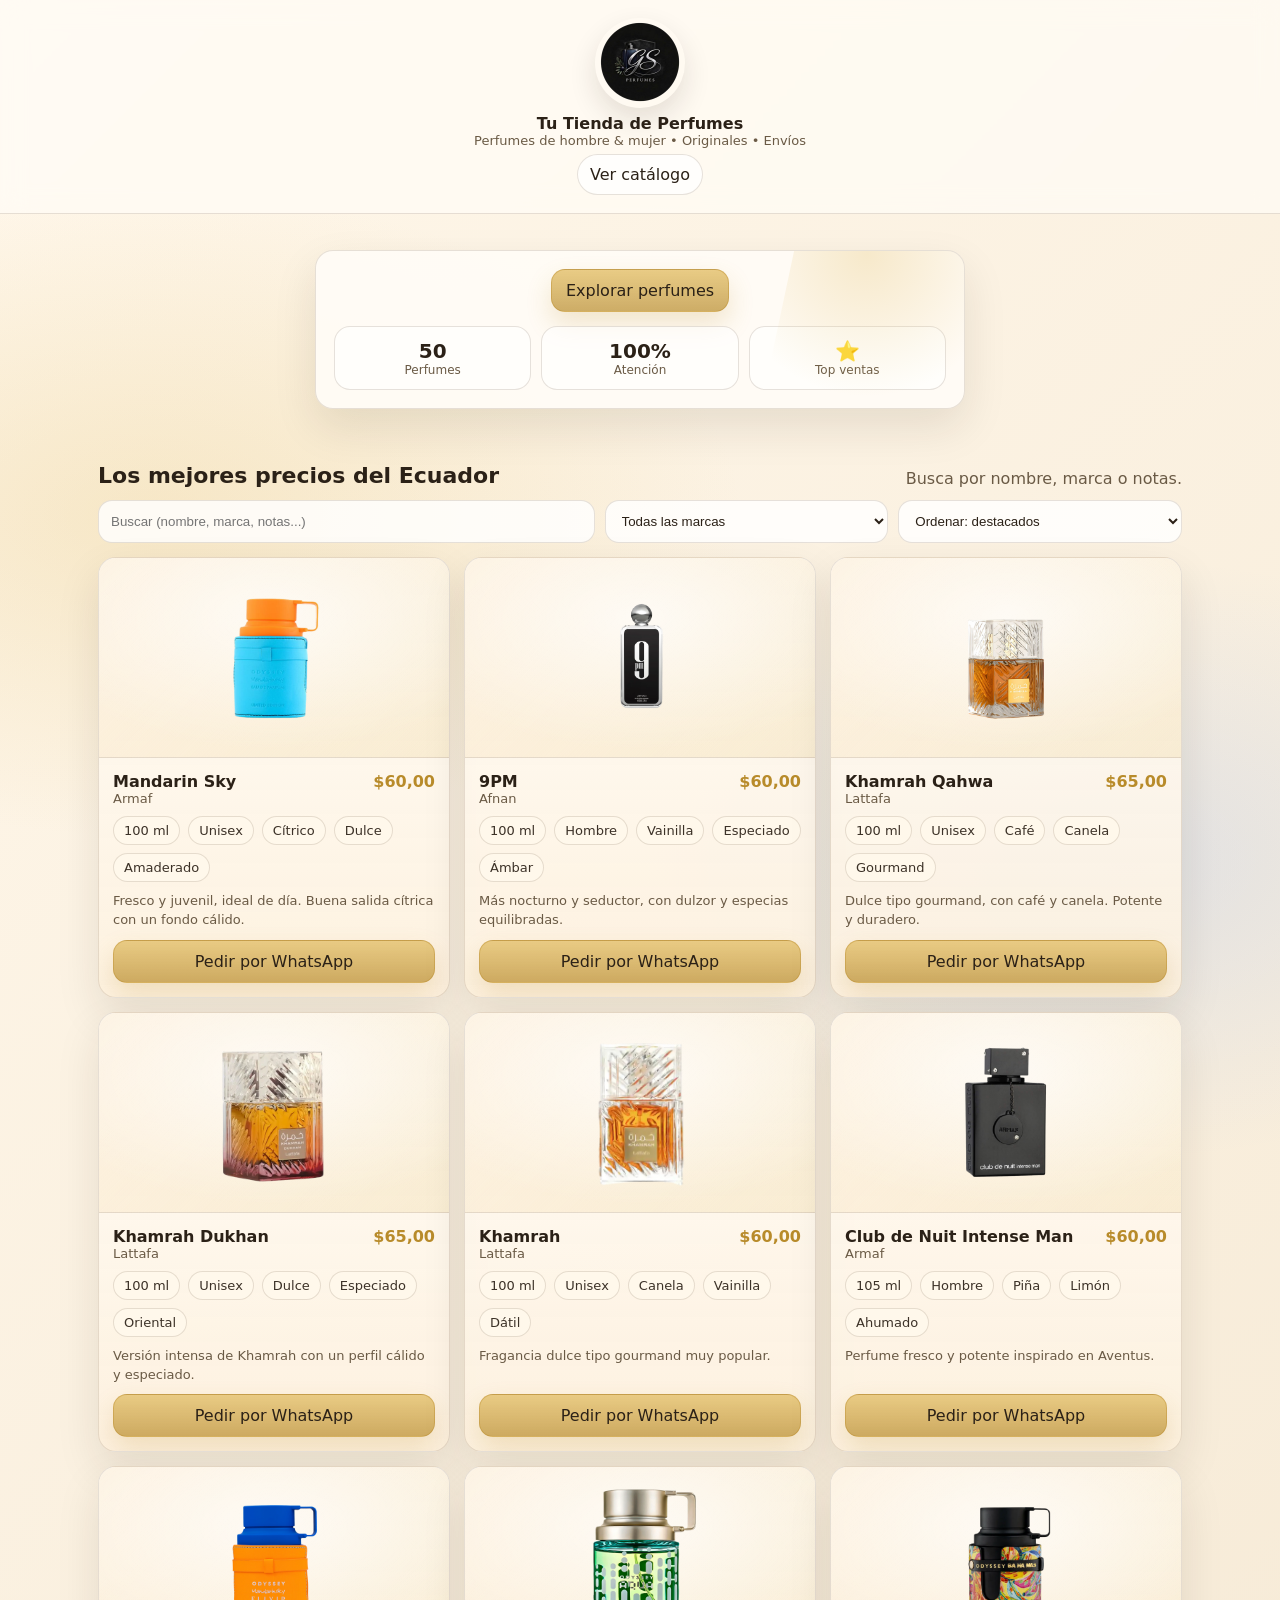
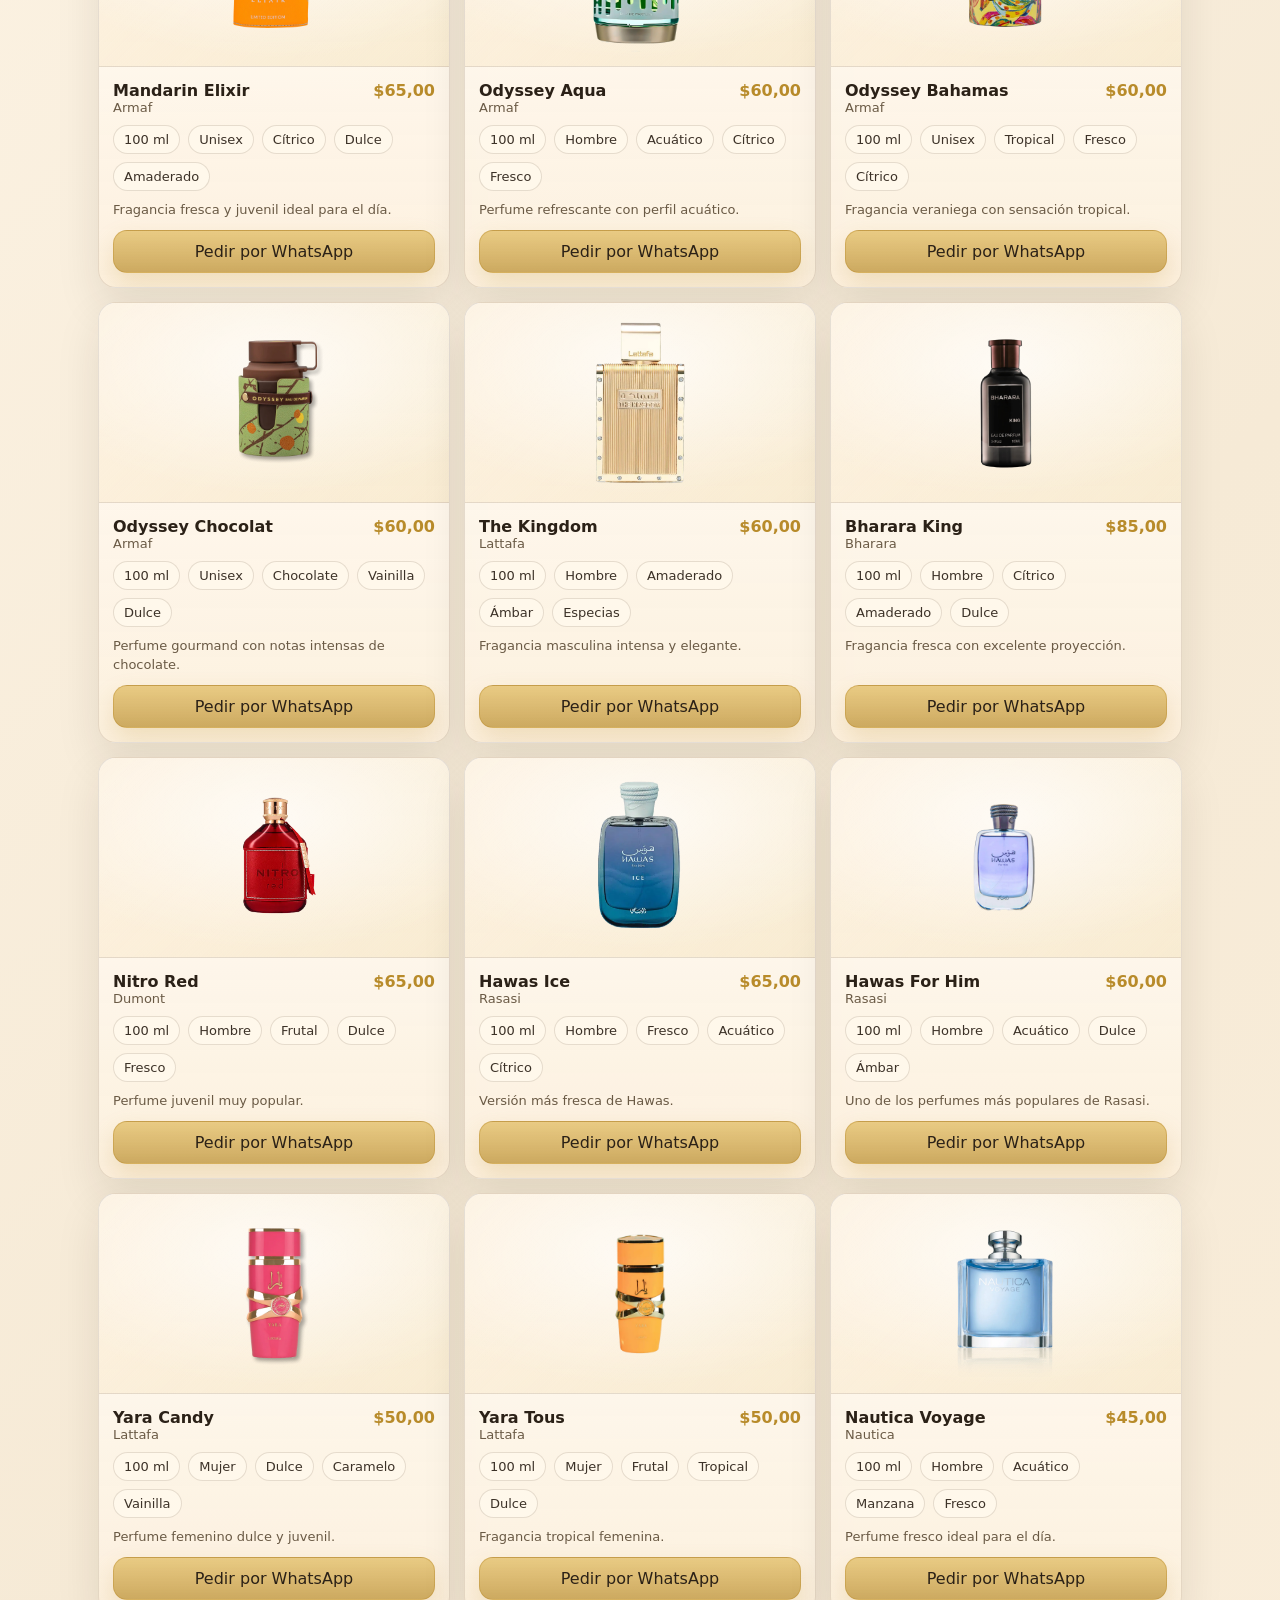
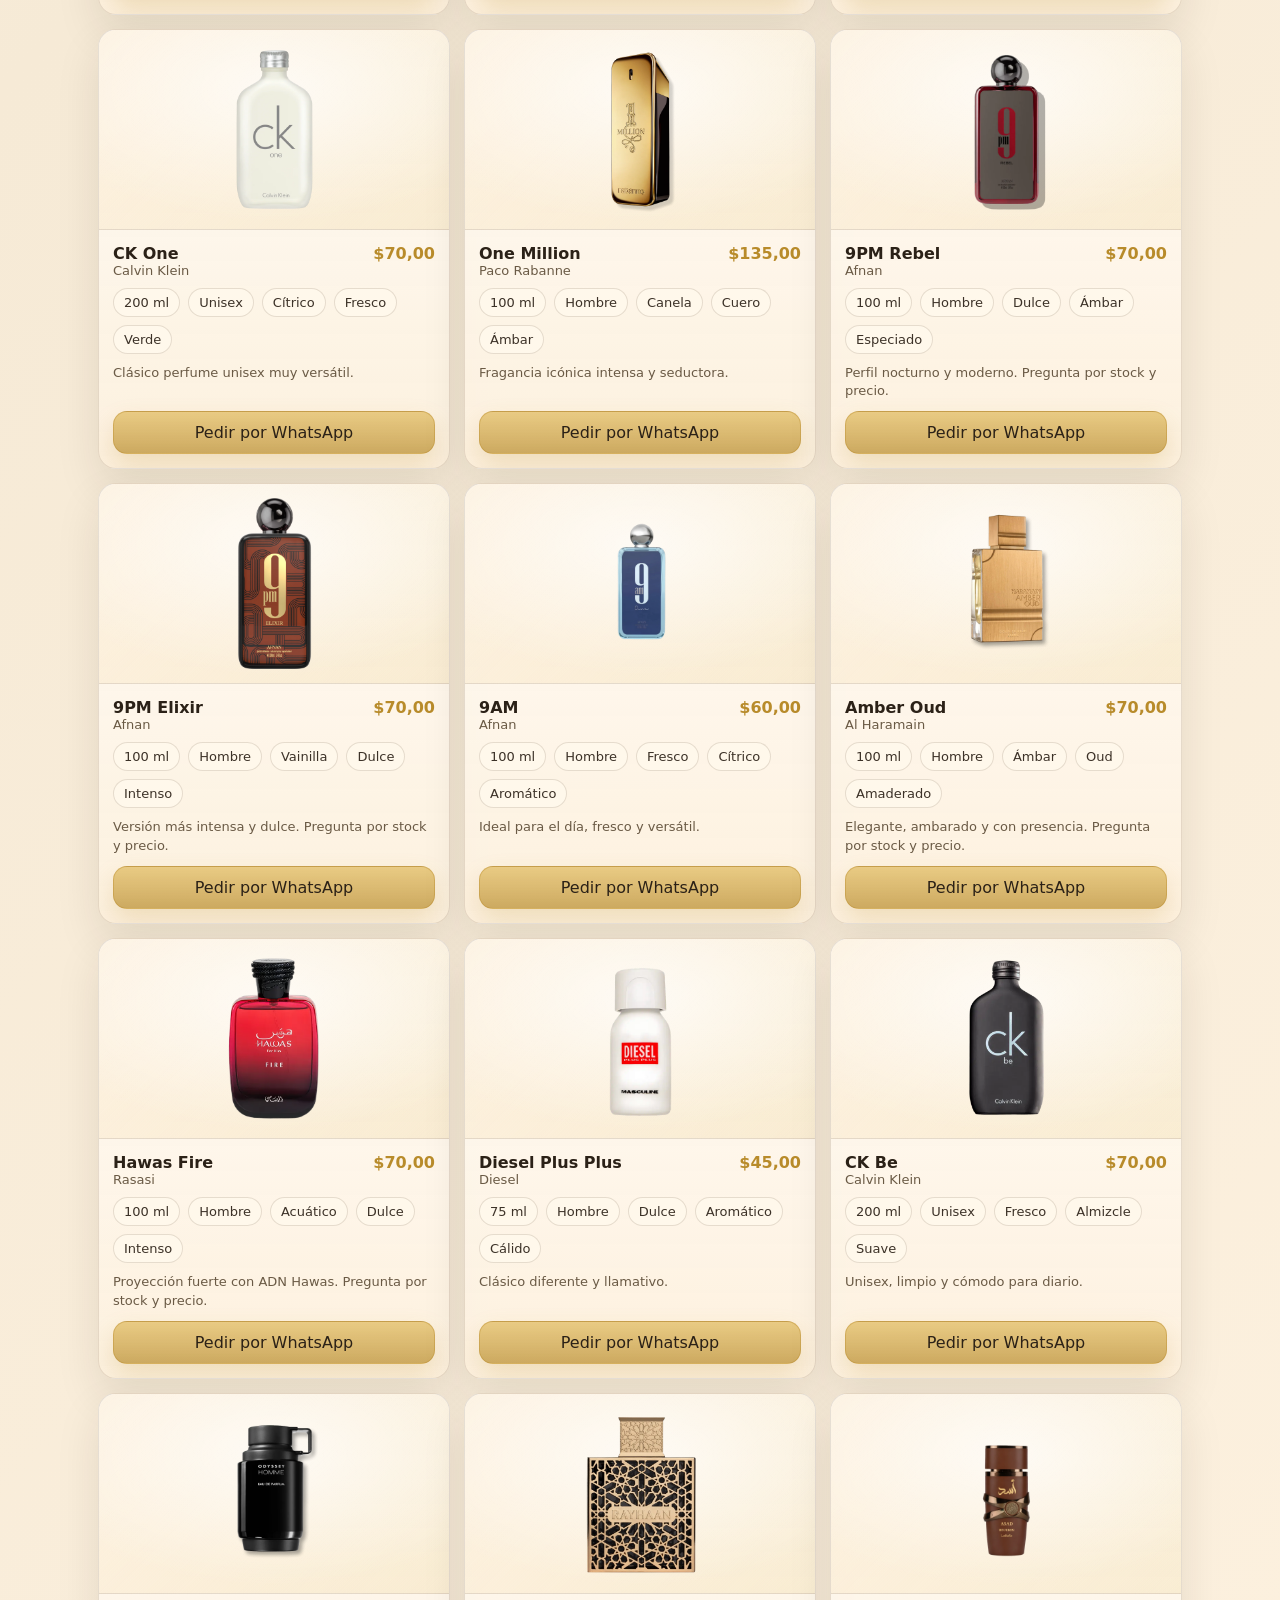
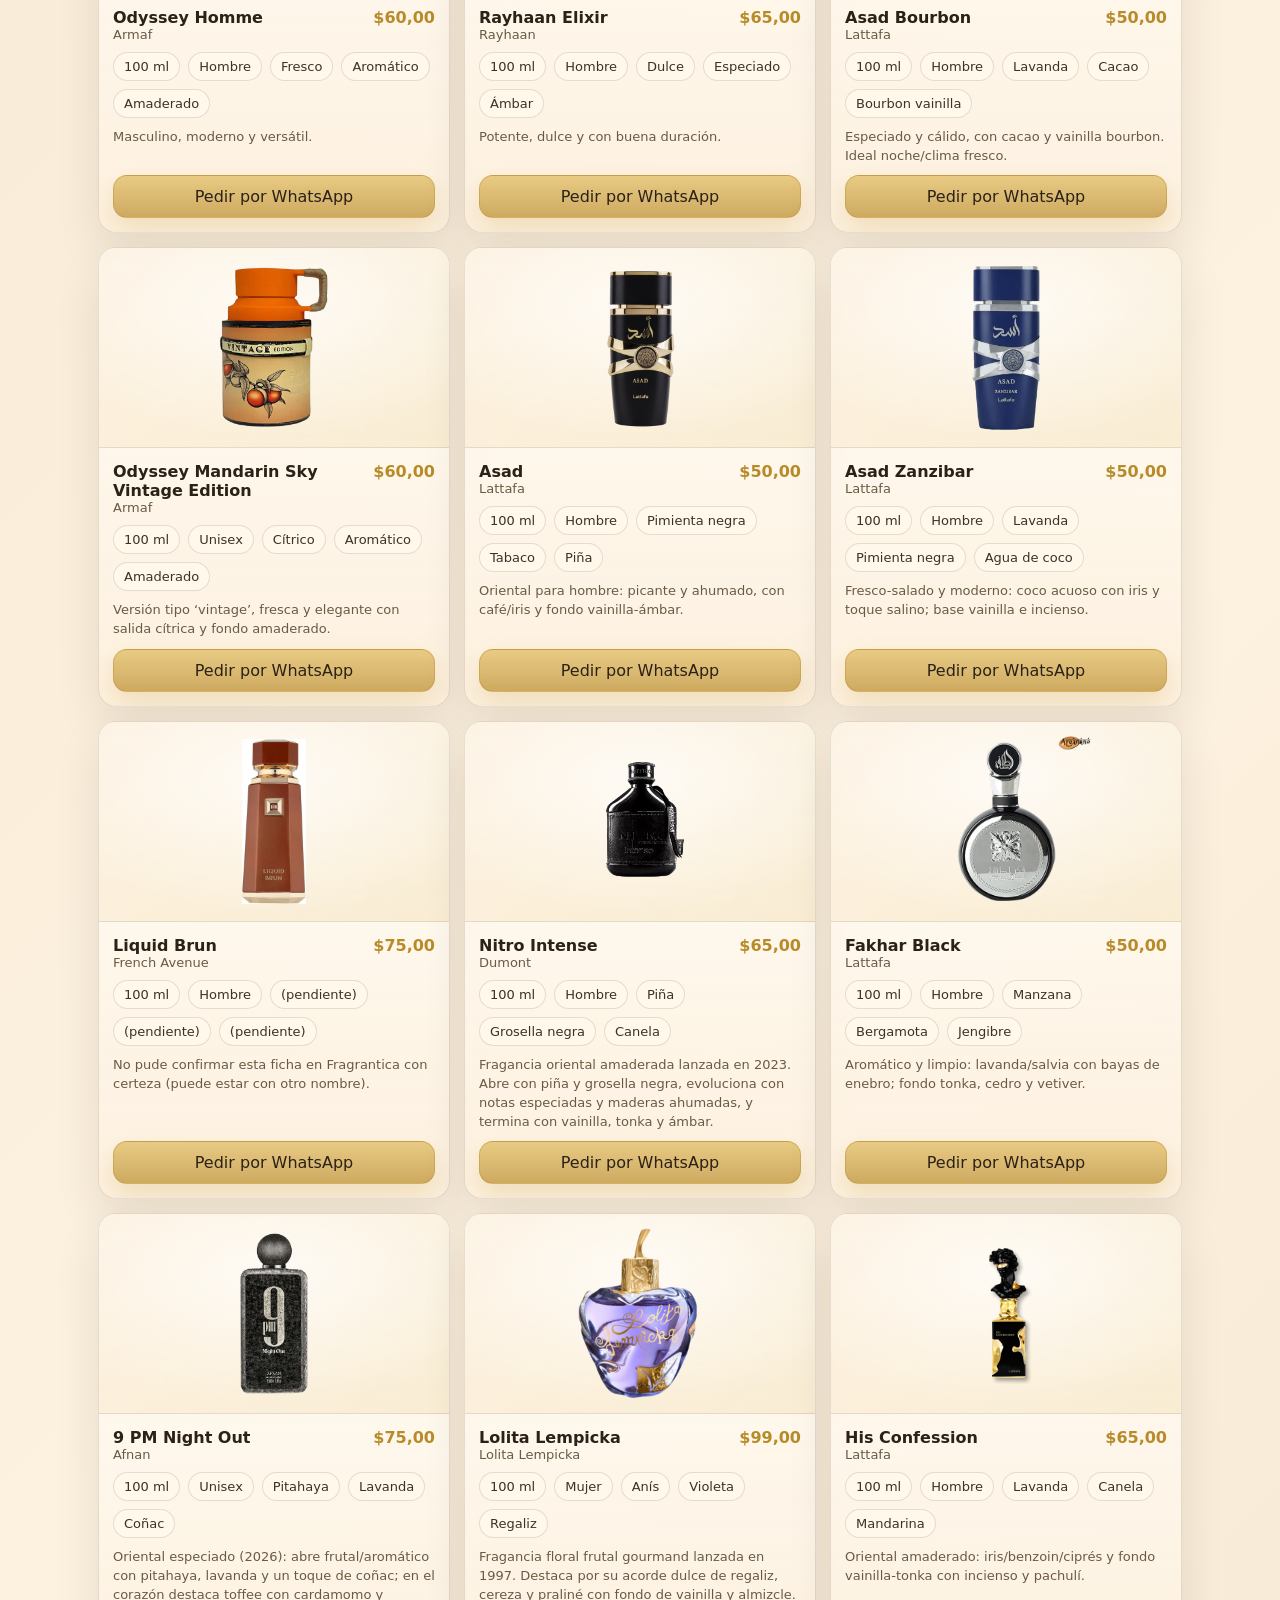
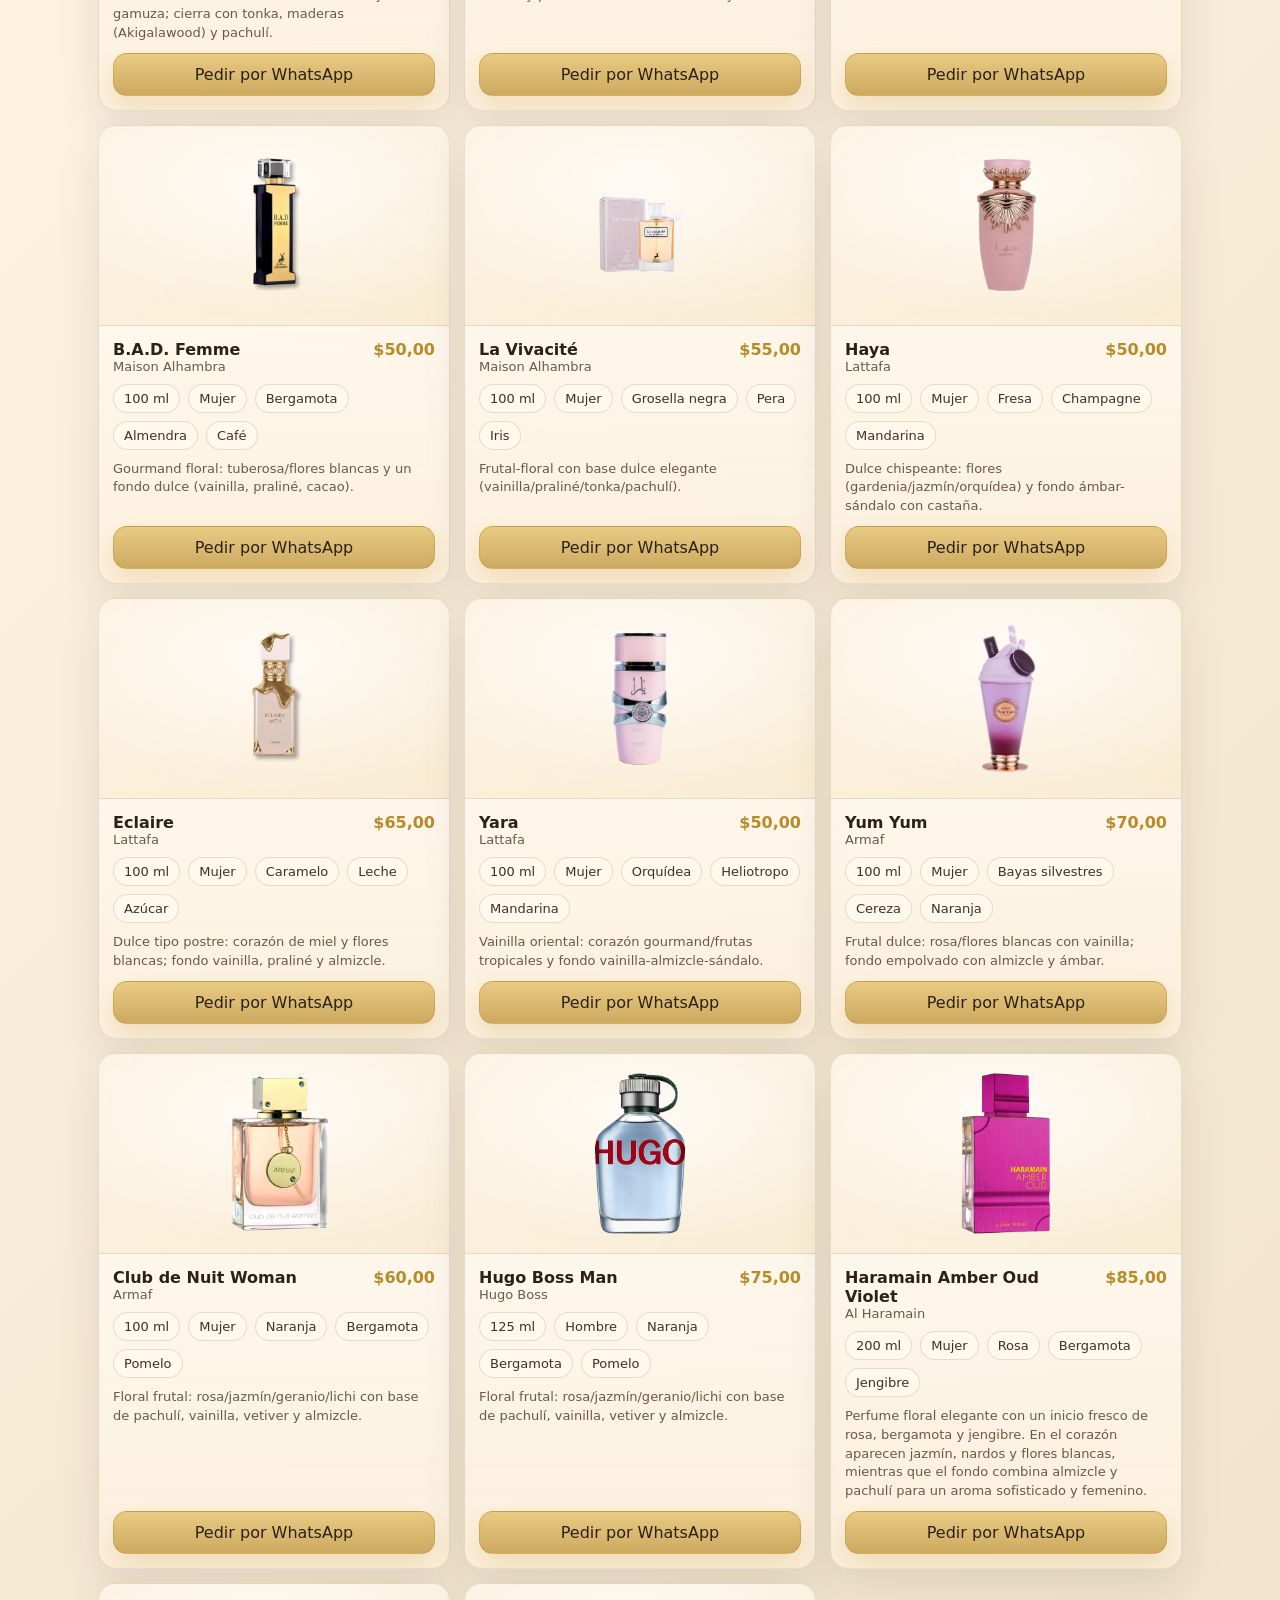
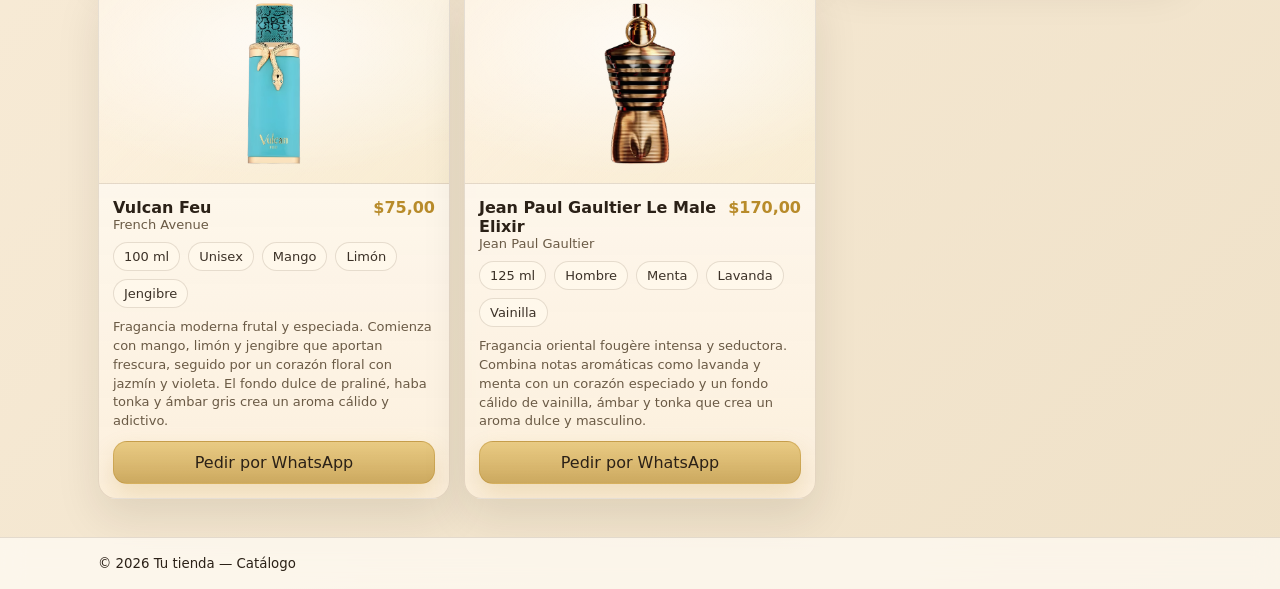
==== index.html @ c94e3df9 "Add files via upload" ====
<!doctype html>
<html lang="es">
<head>
<title>Catálogo de Perfumes EC</title>

<meta name="description" content="Catálogo de perfumes para hombre y mujer. Armaf, Al Haramain, Hugo Boss y más.">
  <meta charset="utf-8" />
  <meta name="viewport" content="width=device-width, initial-scale=1" />
  <title>Catálogo de Perfumes</title>
  <link rel="stylesheet" href="styles.css" />
</head>

<body>

  <!-- Top bar -->
  <header class="topbar">
    <div class="container topbar-inner">
      <div class="brandbox">
        <div class="logo">
          <img src="img/logo21.png" alt="Logo" onerror="this.style.display='none'">
          <div class="logo-fallback"></div>
        </div>

        <div class="brandtext">
          <div class="storename">Tu Tienda de Perfumes</div>
          <div class="tagline">Perfumes de hombre & mujer • Originales • Envíos</div>
        </div>
      </div>

      <a class="pill" href="#catalogo">Ver catálogo</a>
    </div>
  </header>

  <main>

    <!-- Hero -->
    <section class="hero">
      <div class="container">
        <div class="hero-inner">
          <div class="hero-left">

            <div class="hero-cta">
              <a class="btn primary" href="#catalogo">Explorar perfumes</a>
            </div>

            <div class="hero-stats">
              <div class="stat">
                <div class="stat-num" id="countPerfumes">0</div>
                <div class="stat-label">Perfumes</div>
              </div>
              <div class="stat">
                <div class="stat-num">100%</div>
                <div class="stat-label">Atención</div>
              </div>
              <div class="stat">
                <div class="stat-num">⭐</div>
                <div class="stat-label">Top ventas</div>
              </div>
            </div>

          </div>
        </div>
      </div>
    </section>

    <!-- Catálogo -->
    <section id="catalogo" class="section">
      <div class="container">

        <div class="section-head">
          <h2>Los mejores precios del Ecuador</h2>
          <p>Busca por nombre, marca o notas.</p>
        </div>

        <div class="controls">
          <input id="search" type="search" placeholder="Buscar (nombre, marca, notas...)" />
          <select id="filterBrand">
            <option value="">Todas las marcas</option>
          </select>
          <select id="sort">
            <option value="featured">Ordenar: destacados</option>
            <option value="priceAsc">Precio: menor a mayor</option>
            <option value="priceDesc">Precio: mayor a menor</option>
            <option value="nameAsc">Nombre: A → Z</option>
          </select>
        </div>

        <section id="grid" class="grid"></section>
        <p id="empty" class="empty hidden">No se encontraron perfumes con esos filtros.</p>

      </div>
    </section>

  </main>

  <footer class="footer">
    <div class="container footer-inner">
      <small>© <span id="year"></span> Tu tienda — Catálogo</small>
      <small class="muted"></small>
    </div>
  </footer>

  <script src="app.js"></script>
</body>
</html>
---- styles.css ----
:root{
  /* Cremositos (base) */
  --creamA:#fff7ea;   /* crema claro */
  --creamB:#f6ead6;   /* beige */
  --creamC:#fdf1df;   /* marfil */
  --creamD:#efe1c8;   /* champagne */

  /* Superficies */
  --card: rgba(255, 252, 247, .92);
  --card2: rgba(253, 241, 223, .85);
  --border: rgba(80, 55, 25, .14);

  /* Texto */
  --text:#2b2117;
  --muted:#6a5a45;

  /* Acentos */
  --gold:#b88b2a;      /* dorado elegante */
  --gold2:#e7c77b;     /* dorado claro */
  --ice:#4f8cff;       /* azul suave (si lo quieres usar en algo) */

  /* Sombras */
  --shadow: 0 18px 44px rgba(40, 25, 10, .10);
  --shadow2: 0 28px 78px rgba(40, 25, 10, .14);
  --radius: 18px;
}

*{box-sizing:border-box}
html{scroll-behavior:smooth}

body{
  margin:0;
  font-family: system-ui, -apple-system, Segoe UI, Roboto, Arial, sans-serif;
  color:var(--text);
  min-height:100vh;

  background:
    radial-gradient(950px 520px at 12% 6%, rgba(231,199,123,.30), transparent 62%),
    radial-gradient(820px 520px at 88% 10%, rgba(79,140,255,.14), transparent 58%),
    radial-gradient(900px 560px at 40% 110%, rgba(184,139,42,.14), transparent 60%),
    linear-gradient(135deg, var(--creamA), var(--creamB), var(--creamC), var(--creamD));
}

.container{
  max-width:1120px;   /* para que NO use toda la pantalla */
  margin:0 auto;
  padding:18px;
}

/* Topbar */
.topbar{
  position:sticky; top:0; z-index:20;
  background: rgba(255, 252, 247, .70); /* crema */
  backdrop-filter: blur(12px);
  border-bottom: 1px solid var(--border);
}

.topbar-inner{
  display:flex;
  flex-direction:column;
  align-items:center;
  justify-content:center;
  gap:6px;
  text-align:center;
}

/* Centrar logo + textos */
.brandbox{
  display:flex;
  flex-direction:column;
  align-items:center;
  justify-content:center;
  gap:6px;
}

.logo{
  width:100px;
  height:100px;
  border-radius:16px; /* si lo quieres redondo: 999px */
  border:1px solid var(--border);
  background: rgba(255,255,255,.78);
  display:grid;
  place-items:center;
  box-shadow: 0 12px 28px rgba(40, 25, 10, .12);
  overflow:hidden;
}

.logo{
  width:90px;
  height:90px;
  border-radius:999px;   /* círculo */
  border:none;           /* quita borde */
  background:transparent; /* quita fondo blanco */
  display:flex;
  align-items:center;
  justify-content:center;
  overflow:hidden;
}

.logo img{
  width:100%;
  height:100%;
  object-fit:cover;
}

.logo-fallback{
  font-weight:900;
  color: rgba(43,33,23,.90);
  letter-spacing:.4px;
}

.brandtext .storename{font-weight:900;}
.brandtext .tagline{color:var(--muted); font-size:13px;}

.pill{
  text-decoration:none;
  color: var(--text);
  border:1px solid var(--border);
  padding:10px 12px;
  border-radius: 999px;
  background: rgba(255,255,255,.70);
  transition: transform .12s ease, background .12s ease;
}
.pill:hover{background: rgba(255,255,255,.95); transform: translateY(-1px)}

/* Hero */
.hero{padding: 18px 0 8px;}

/* Centrar el cuadro del hero */
.hero-inner{
  display:flex;
  justify-content:center;
}

.hero-left{
  border:1px solid var(--border);
  background: var(--card);
  border-radius: var(--radius);
  box-shadow: var(--shadow);
  padding:18px;
  position:relative;
  overflow:hidden;

  text-align:center;
  max-width:650px;
  width:100%;
  margin:auto;
}

.hero-left::before{
  content:"";
  position:absolute;
  inset:-60px -60px auto auto;
  width:240px;height:240px;
  background: radial-gradient(circle at 30% 30%, rgba(231,199,123,.35), transparent 60%);
  transform: rotate(12deg);
}

.hero-cta{
  display:flex;
  justify-content:center;
  gap:10px;
  flex-wrap:wrap;
}

.btn{
  display:inline-flex;
  align-items:center;
  justify-content:center;
  padding:11px 14px;
  border-radius:14px;
  border:1px solid var(--border);
  background: rgba(255,255,255,.75);
  color: var(--text);
  text-decoration:none;
  cursor:pointer;
  transition: transform .12s ease, background .12s ease, box-shadow .12s ease;
}
.btn:hover{background: rgba(255,255,255,.98); transform: translateY(-1px); box-shadow: 0 12px 26px rgba(40,25,10,.10)}

/* Botón principal (dorado elegante) */
.btn.primary{
  border-color: rgba(184,139,42,.40);
  background: linear-gradient(180deg, rgba(231,199,123,.92), rgba(184,139,42,.70));
  color: #2b2117;
  box-shadow: 0 12px 26px rgba(184,139,42,.20);
}
.btn.primary:hover{
  background: linear-gradient(180deg, rgba(231,199,123,.98), rgba(184,139,42,.82));
}
.btn:active{transform: translateY(0px)}

.hero-stats{
  display:flex;
  justify-content:center;
  gap:10px;
  margin-top:14px;
  flex-wrap:wrap;
}

.stat{
  flex:1;
  min-width:140px;
  border:1px solid var(--border);
  background: rgba(255,255,255,.62);
  border-radius:16px;
  padding:12px;
}
.stat-num{font-weight:900; font-size:20px;}
.stat-label{color:var(--muted); font-size:12px;}

/* Sections */
.section{padding: 10px 0 2px;}
.section-head{display:flex; align-items:flex-end; justify-content:space-between; gap:10px; flex-wrap:wrap;}
.section-head h2{margin:0; font-size:22px;}
.section-head p{margin:0; color:var(--muted);}

/* Controls */
.controls{
  display:grid;
  grid-template-columns: 1.4fr .8fr .8fr;
  gap:10px;
  margin-top: 12px;
}
.controls input, .controls select{
  width:100%;
  padding:12px;
  border-radius:14px;
  border:1px solid var(--border);
  background: rgba(255,255,255,.82);
  color:var(--text);
  outline:none;
}
@media (max-width:900px){ .controls{grid-template-columns:1fr;} }

/* Grid + cards */
.grid{
  display:grid;
  grid-template-columns: repeat(3, minmax(0, 1fr));
  gap:14px;
  padding-top:14px;
}
@media (max-width:900px){ .grid{grid-template-columns: repeat(2, minmax(0, 1fr));} }
@media (max-width:520px){ .grid{grid-template-columns: 1fr;} }

.card{
  border:1px solid var(--border);
  background: linear-gradient(180deg, var(--card), var(--card2));
  border-radius: var(--radius);
  overflow:hidden;
  box-shadow: var(--shadow);
  display:flex;
  flex-direction:column;
  min-height:390px;
  transition: transform .18s ease, box-shadow .18s ease, border-color .18s ease, filter .18s ease;
}

.card:hover{
  transform: translateY(-7px);
  border-color: rgba(184,139,42,.40);
  box-shadow: var(--shadow2);
  filter: saturate(1.03);
}

.thumb{
  height:200px;
  padding:14px;
  background:
    radial-gradient(420px 220px at 50% 30%, rgba(255,255,255,.70), transparent 60%),
    linear-gradient(135deg, rgba(253,241,223,.95), rgba(231,199,123,.22));
  display:flex;
  align-items:center;
  justify-content:center;
  border-bottom:1px solid var(--border);
  overflow:hidden;
}

.thumb img{
  width:100%;
  height:100%;
  object-fit: contain;
  object-position:center;
  display:block;
  transition: transform .22s ease, filter .22s ease;
}
.card:hover .thumb img{
  transform: scale(1.05);
  filter: drop-shadow(0 14px 22px rgba(40,25,10,.18));
}

.card-body{padding:14px; display:flex; flex-direction:column; gap:10px; flex:1;}
.title-row{display:flex; justify-content:space-between; gap:10px; align-items:flex-start;}
.name{font-weight:900; font-size:16px;}
.brand{color:var(--muted); font-size:13px;}
.price{font-weight:900; color: var(--gold);}

.meta{display:flex; flex-wrap:wrap; gap:8px; font-size:13px;}
.tag{
  padding:6px 10px;
  border-radius:999px;
  border:1px solid rgba(80,55,25,.14);
  background: rgba(255,248,235,.95);
  color: rgba(43,33,23,.92);
}
.desc{color:var(--muted); font-size:13px; line-height:1.45;}
.actions{margin-top:auto; display:flex; gap:10px;}
.actions .btn{width:100%;}

.empty{text-align:center;color:var(--muted);padding:14px 0;}
.hidden{display:none;}

/* Footer */
.footer{
  margin-top: 18px;
  border-top: 1px solid var(--border);
  background: rgba(255, 252, 247, .70);
  backdrop-filter: blur(12px);
}
.footer-inner{display:flex; justify-content:space-between; gap:10px; flex-wrap:wrap;}
.muted{color:var(--muted);}
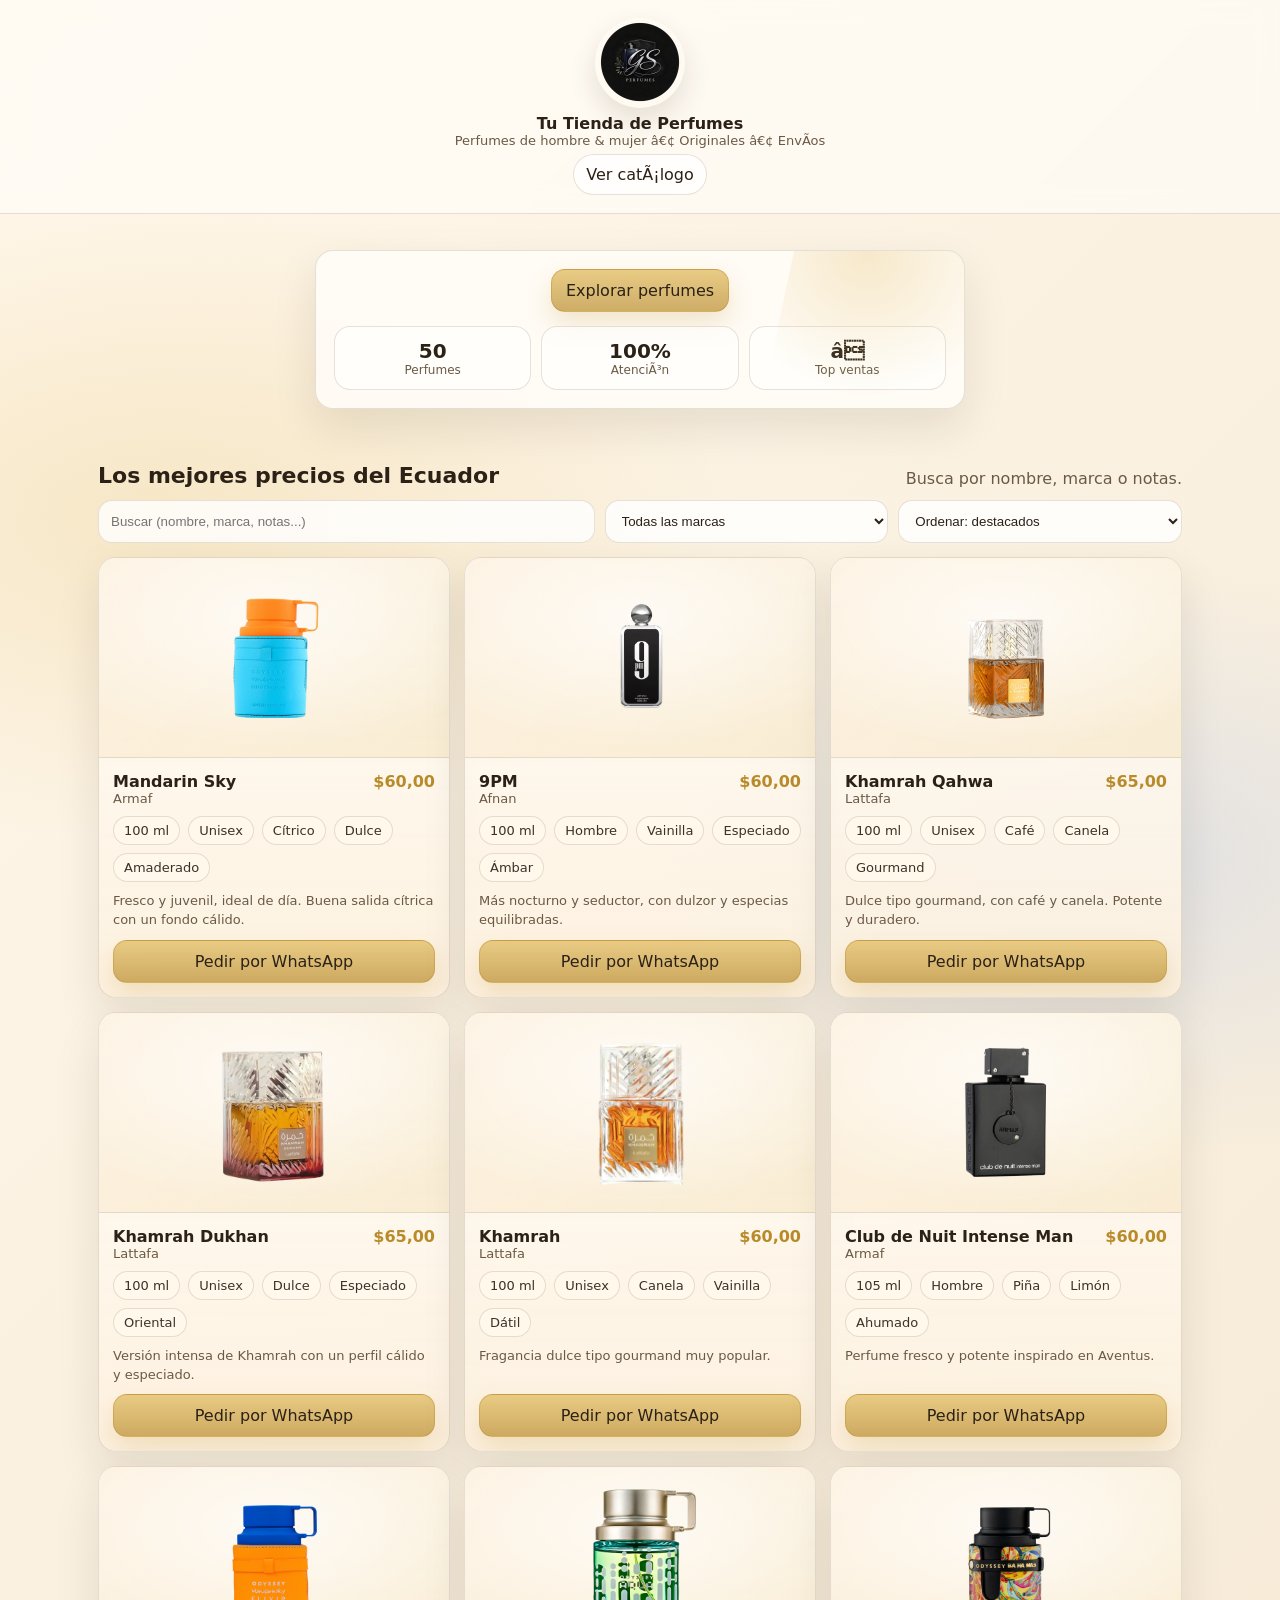
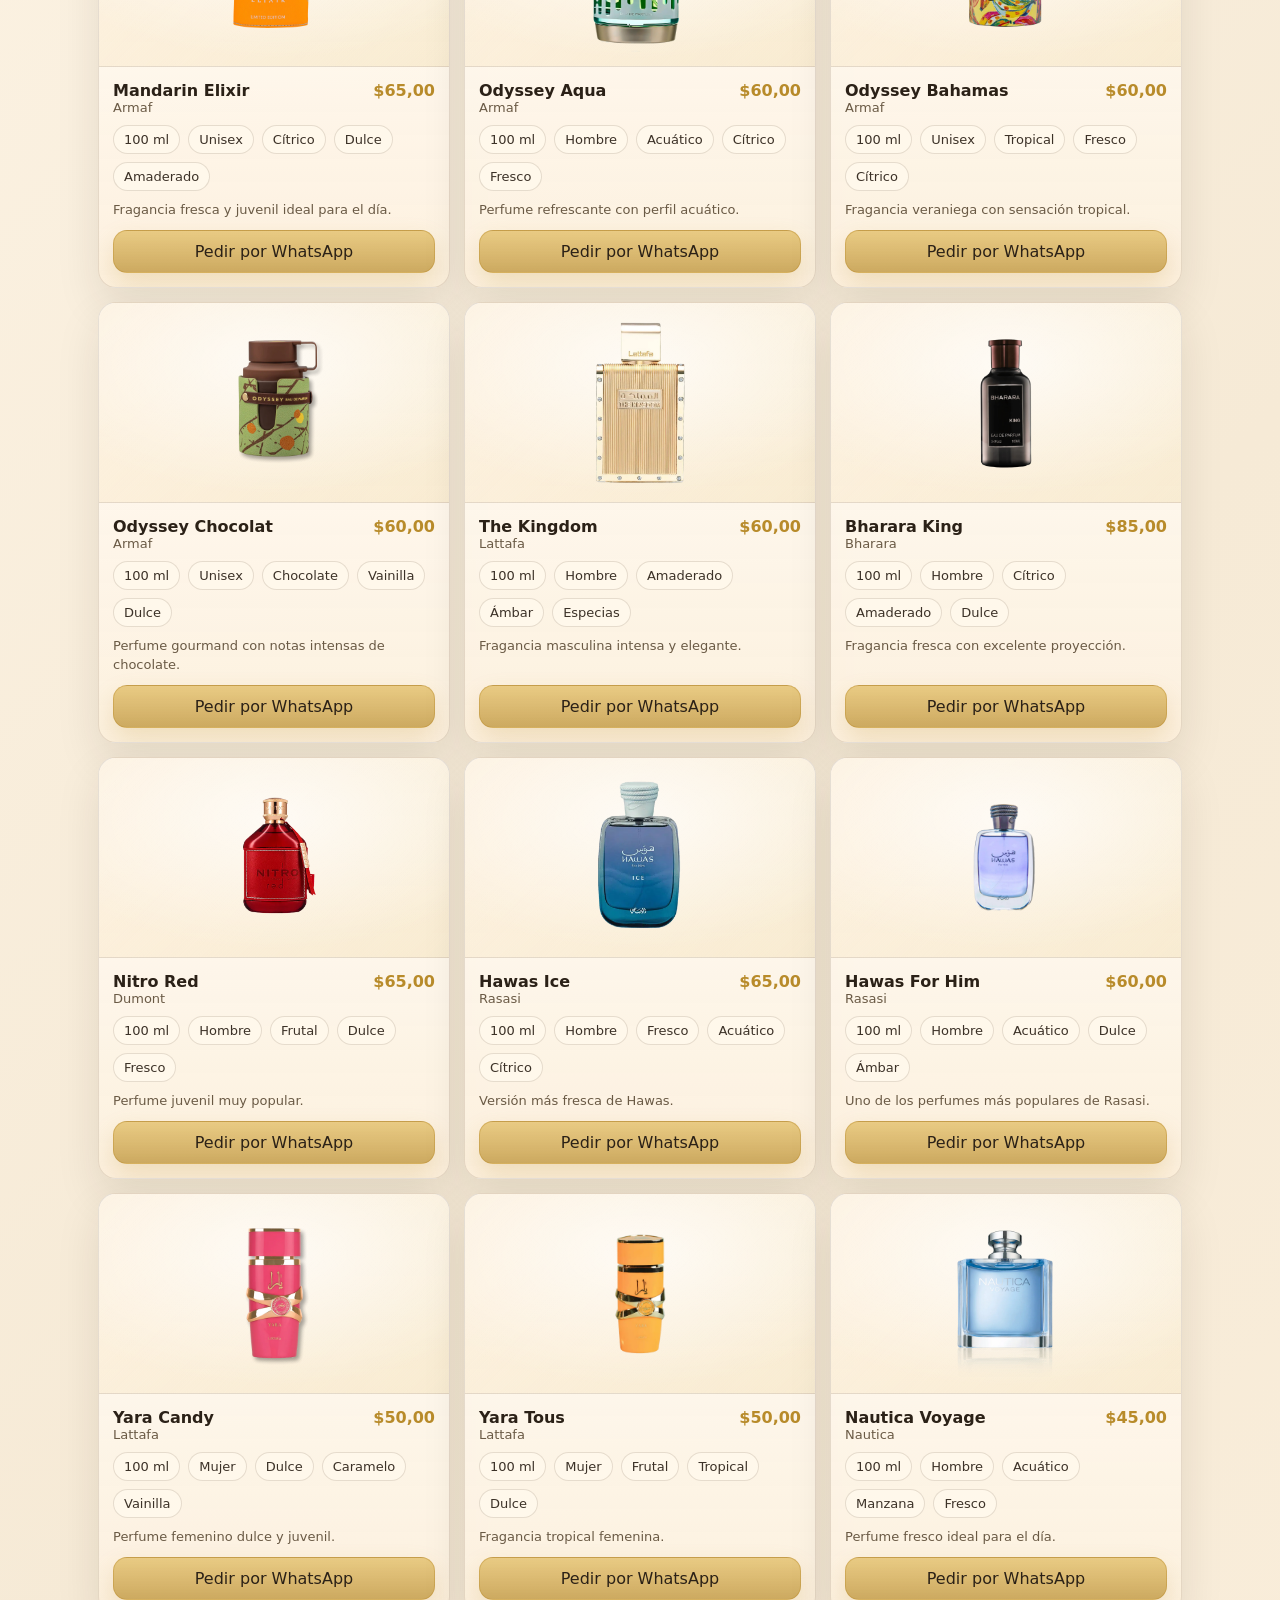
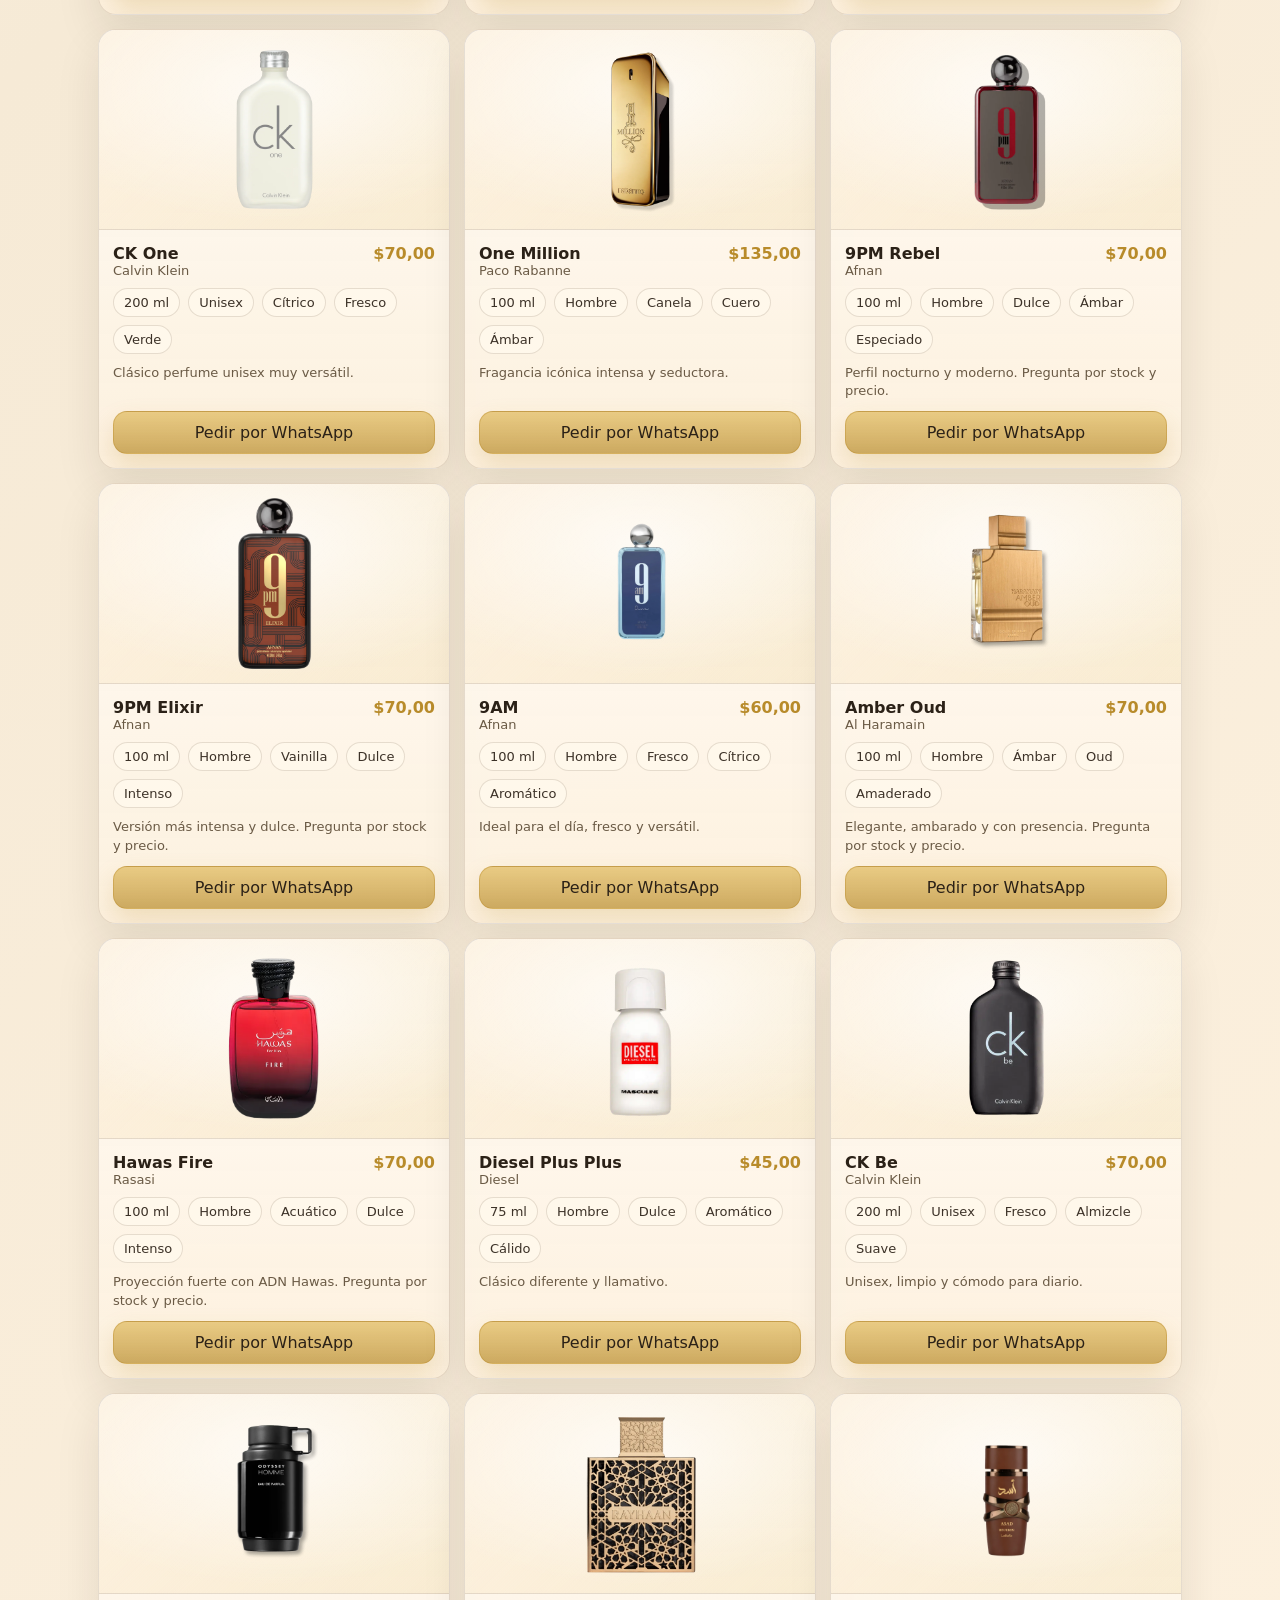
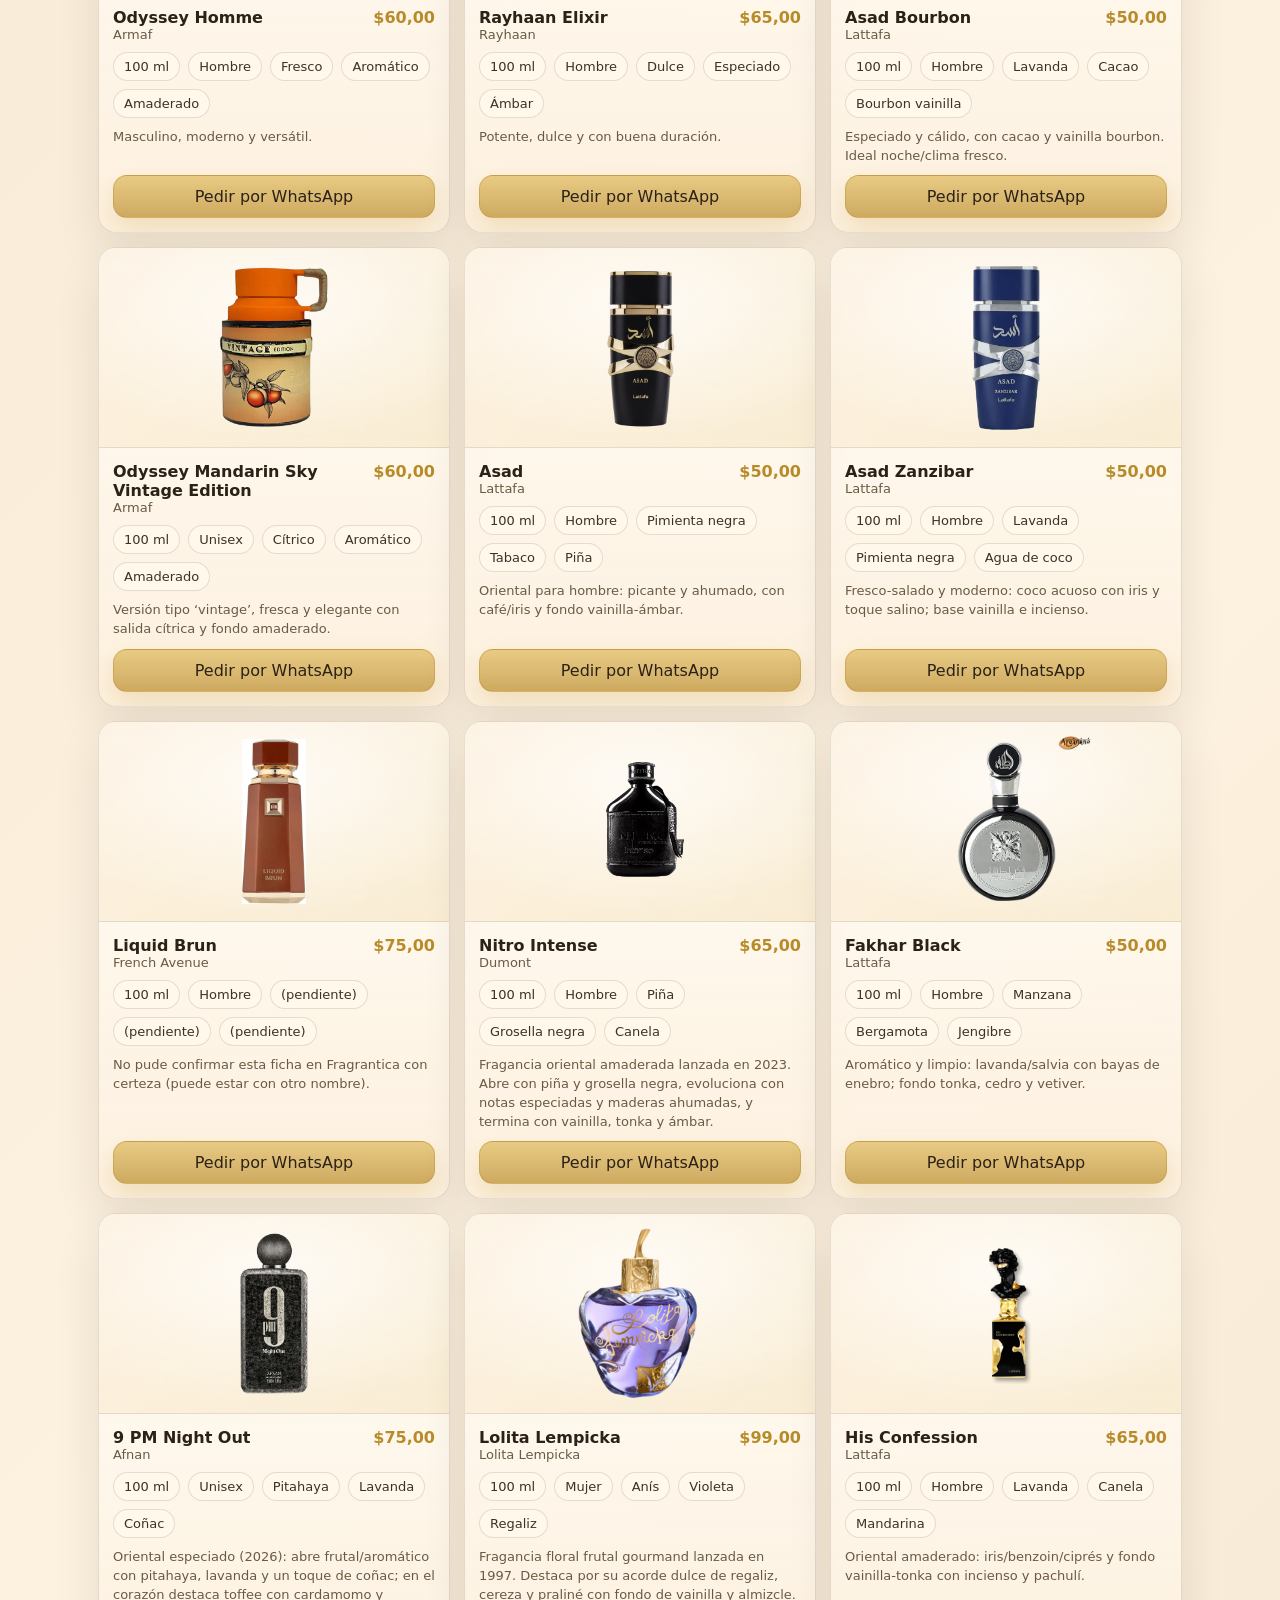
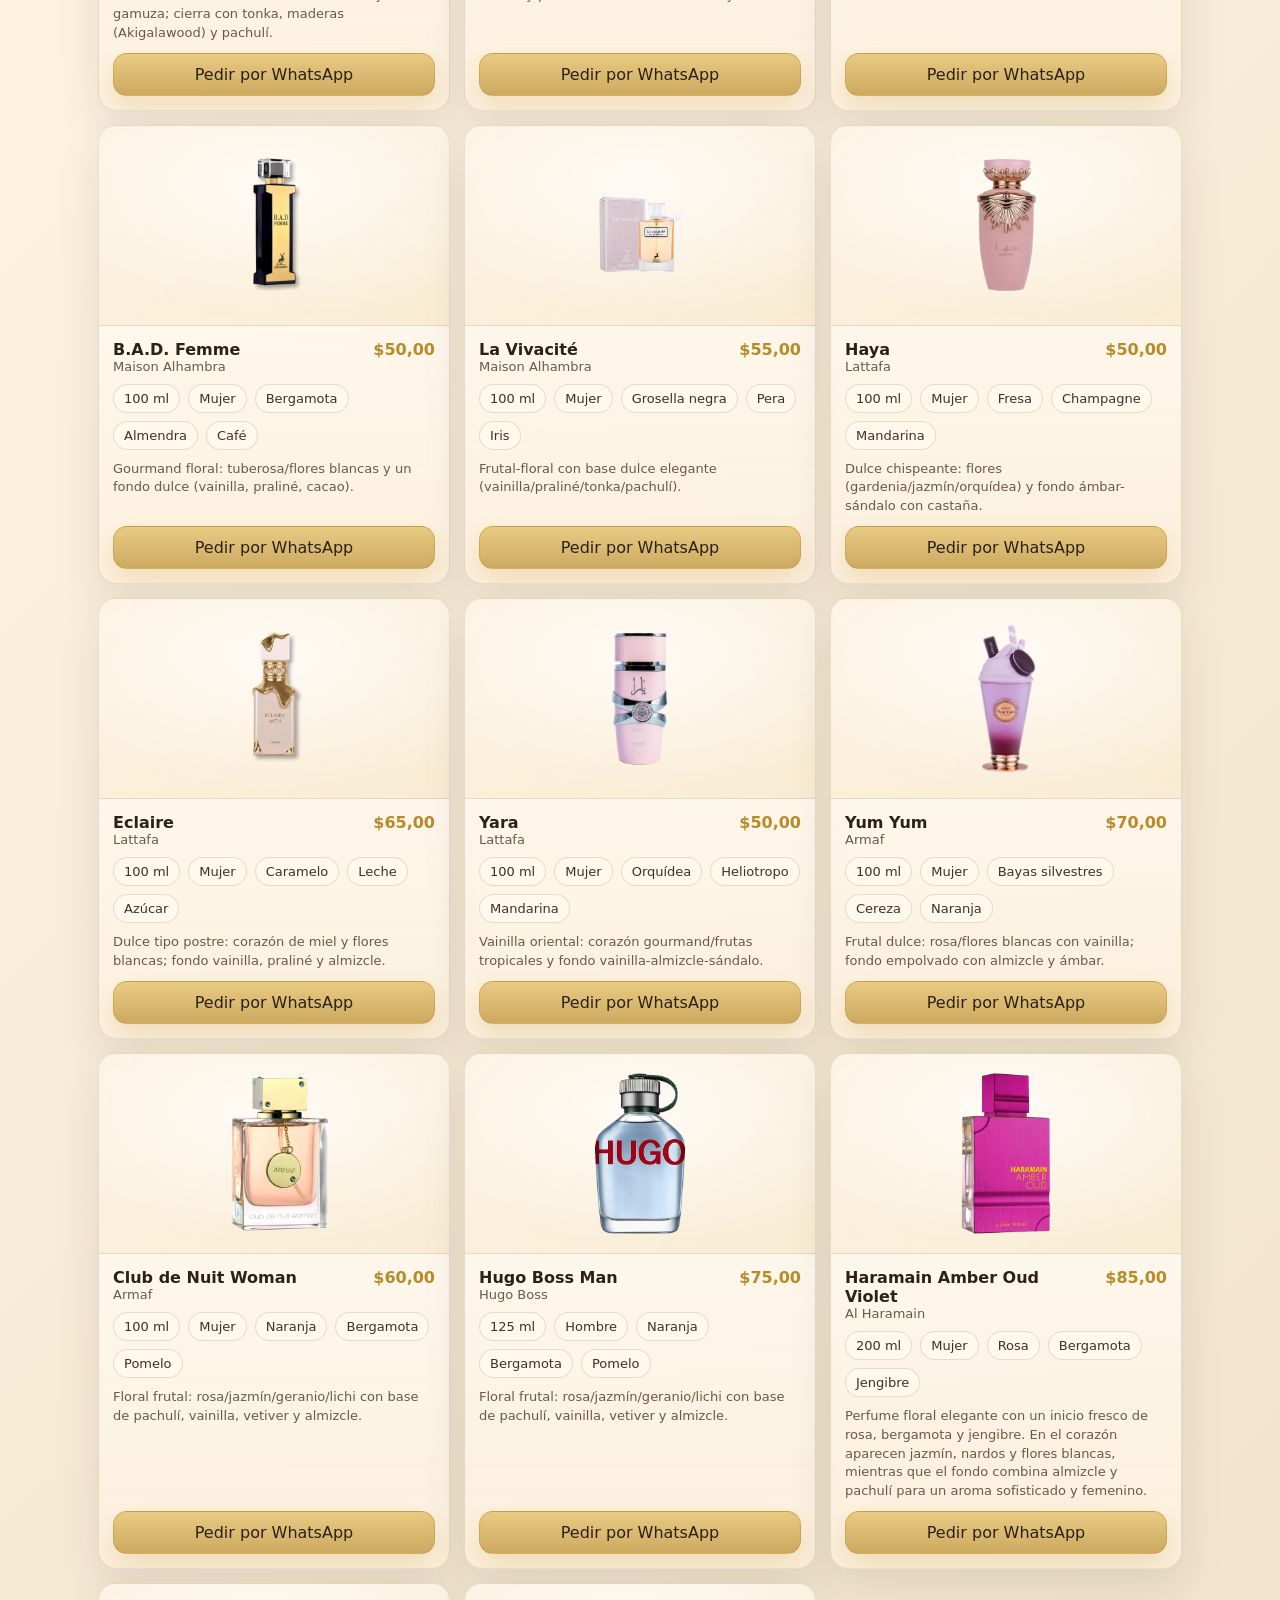
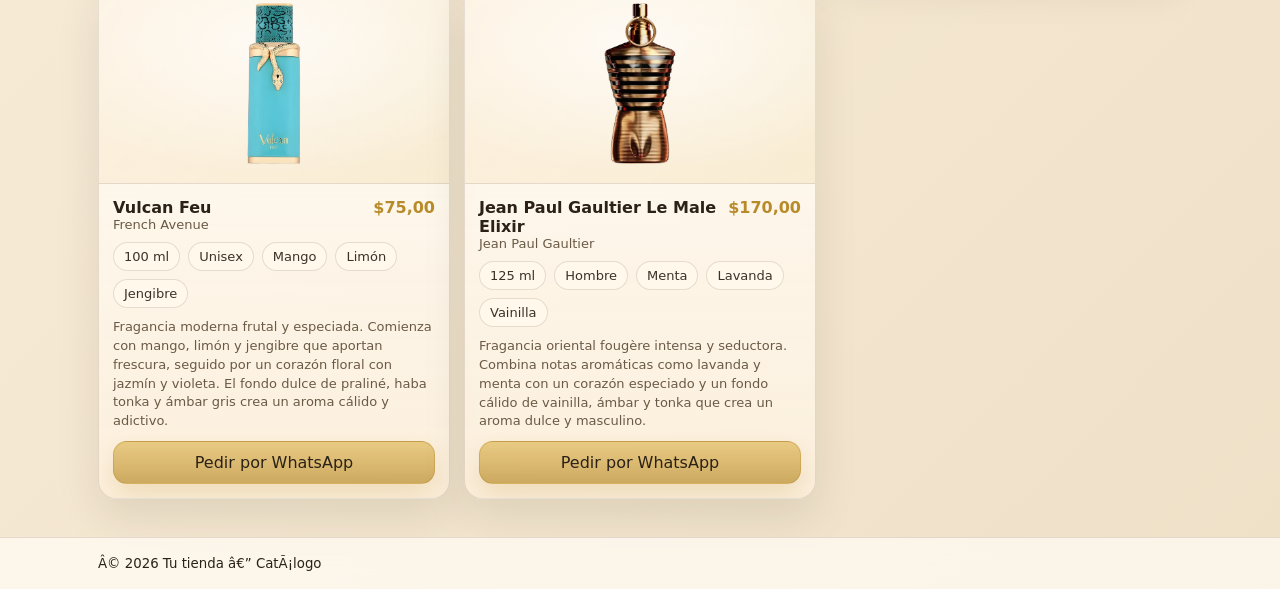
==== commit 502f42b0: "Fix HTML formatting and ensure proper structure" ====
--- a/index.html
+++ b/index.html
@@ -1,7 +1,7 @@
 <!doctype html>
 <html lang="es">
 <head>
-<title>Catálogo de Perfumes EC</title>
+<title>Catálogo de Perfumes EC
 
 <meta name="description" content="Catálogo de perfumes para hombre y mujer. Armaf, Al Haramain, Hugo Boss y más.">
   <meta charset="utf-8" />
@@ -102,4 +102,5 @@
 
   <script src="app.js"></script>
 </body>
-</html>+
+</html>
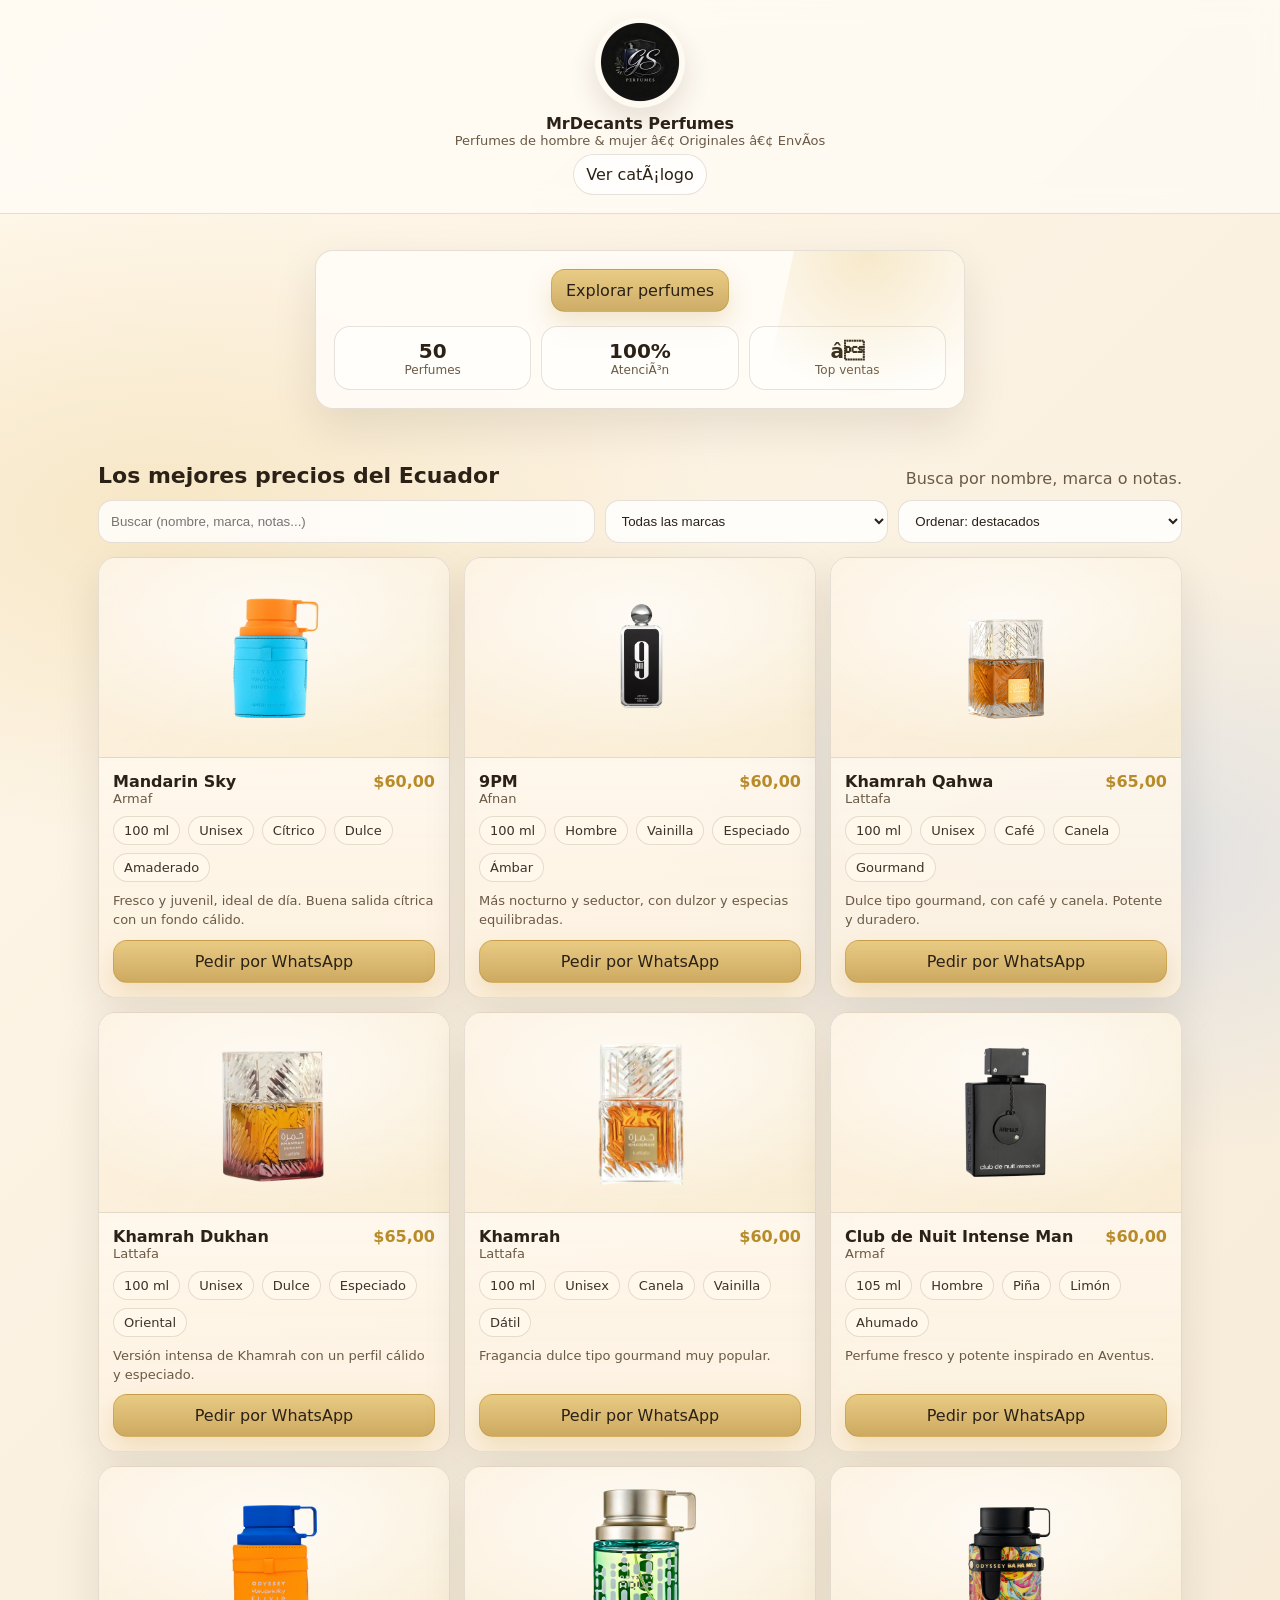
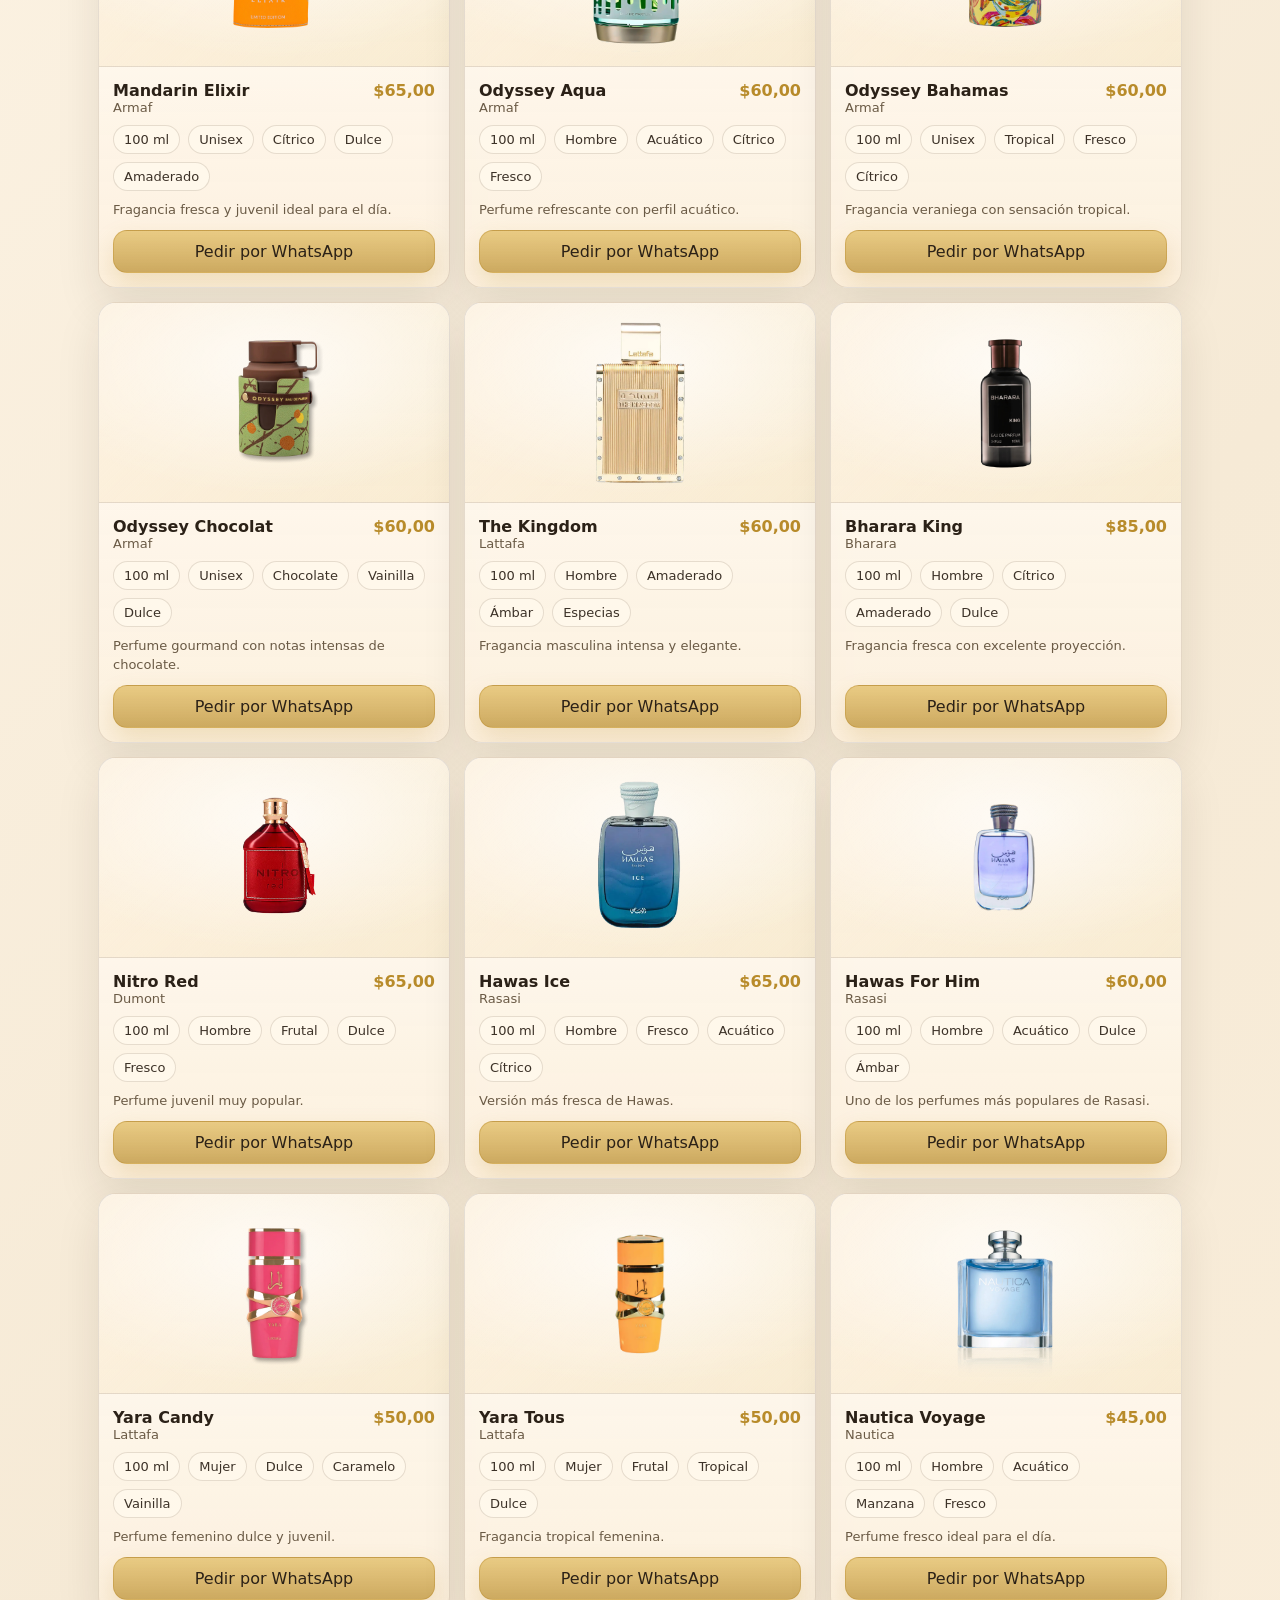
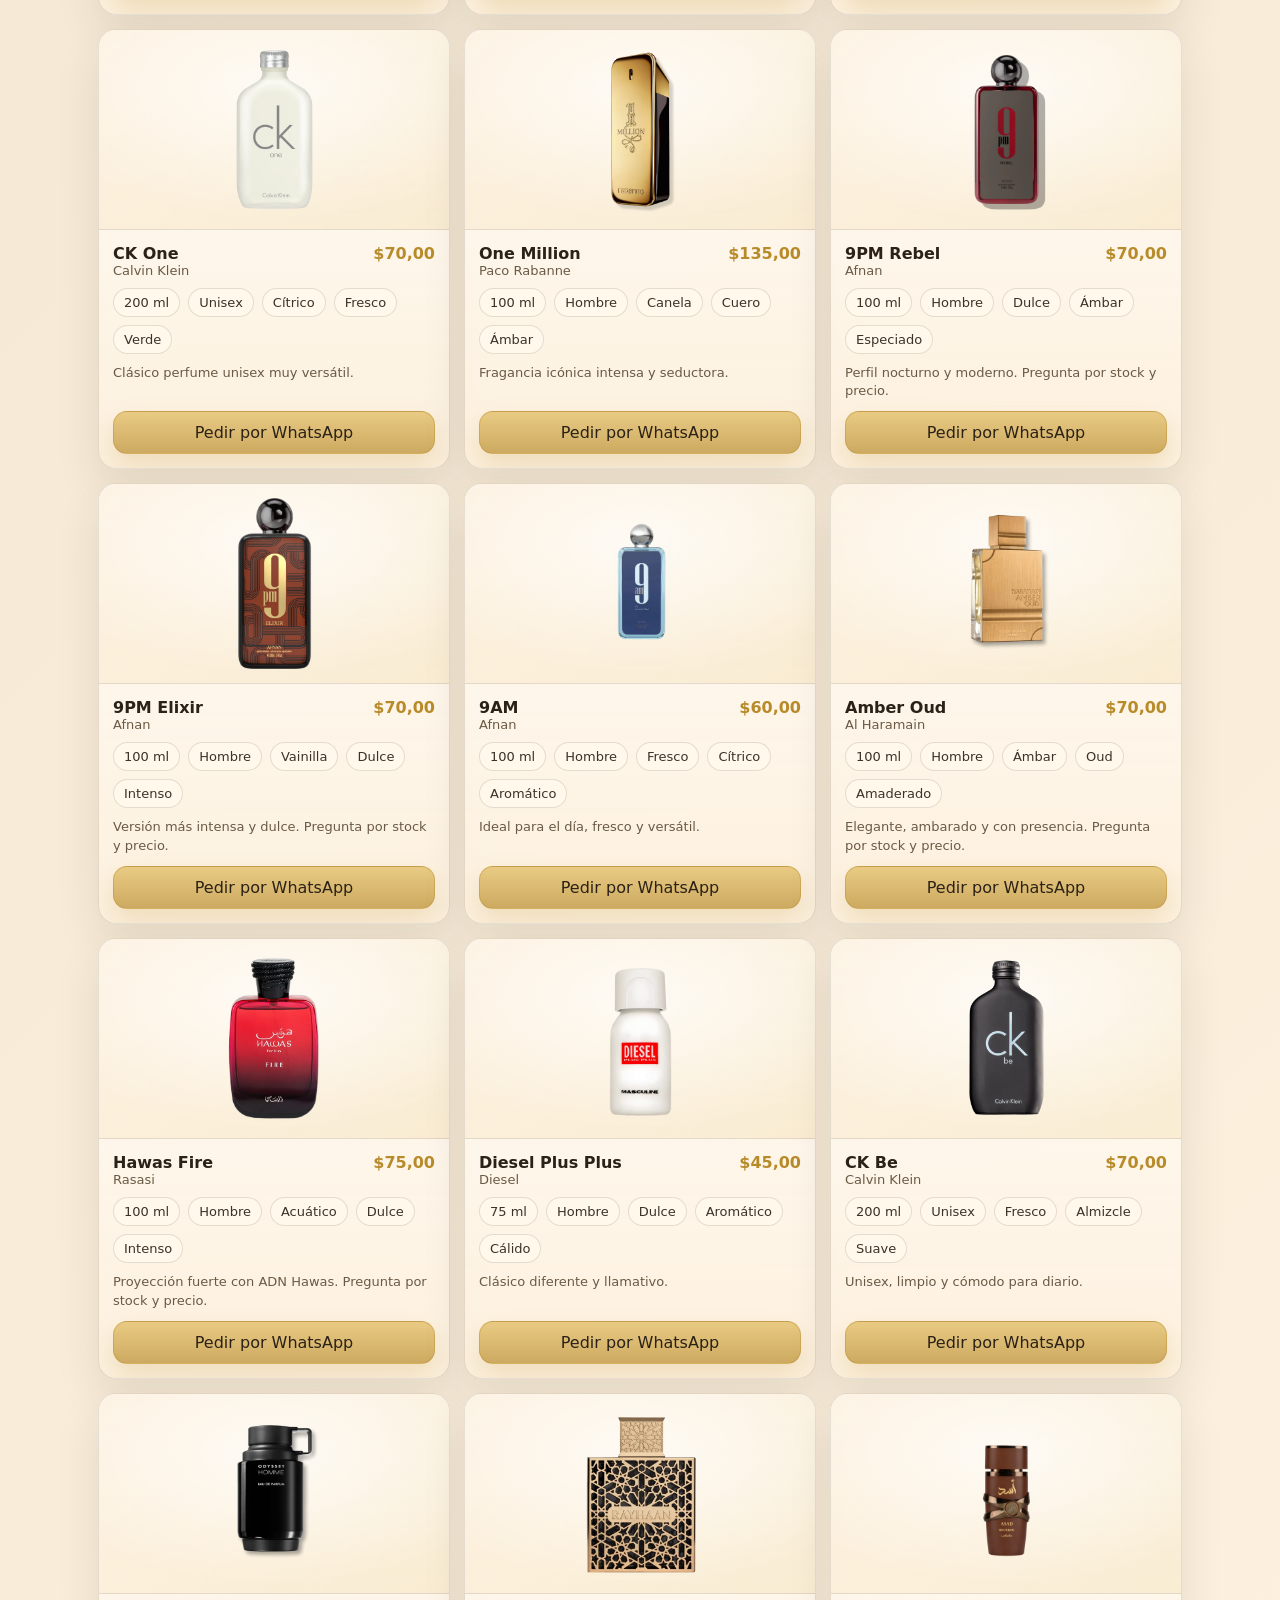
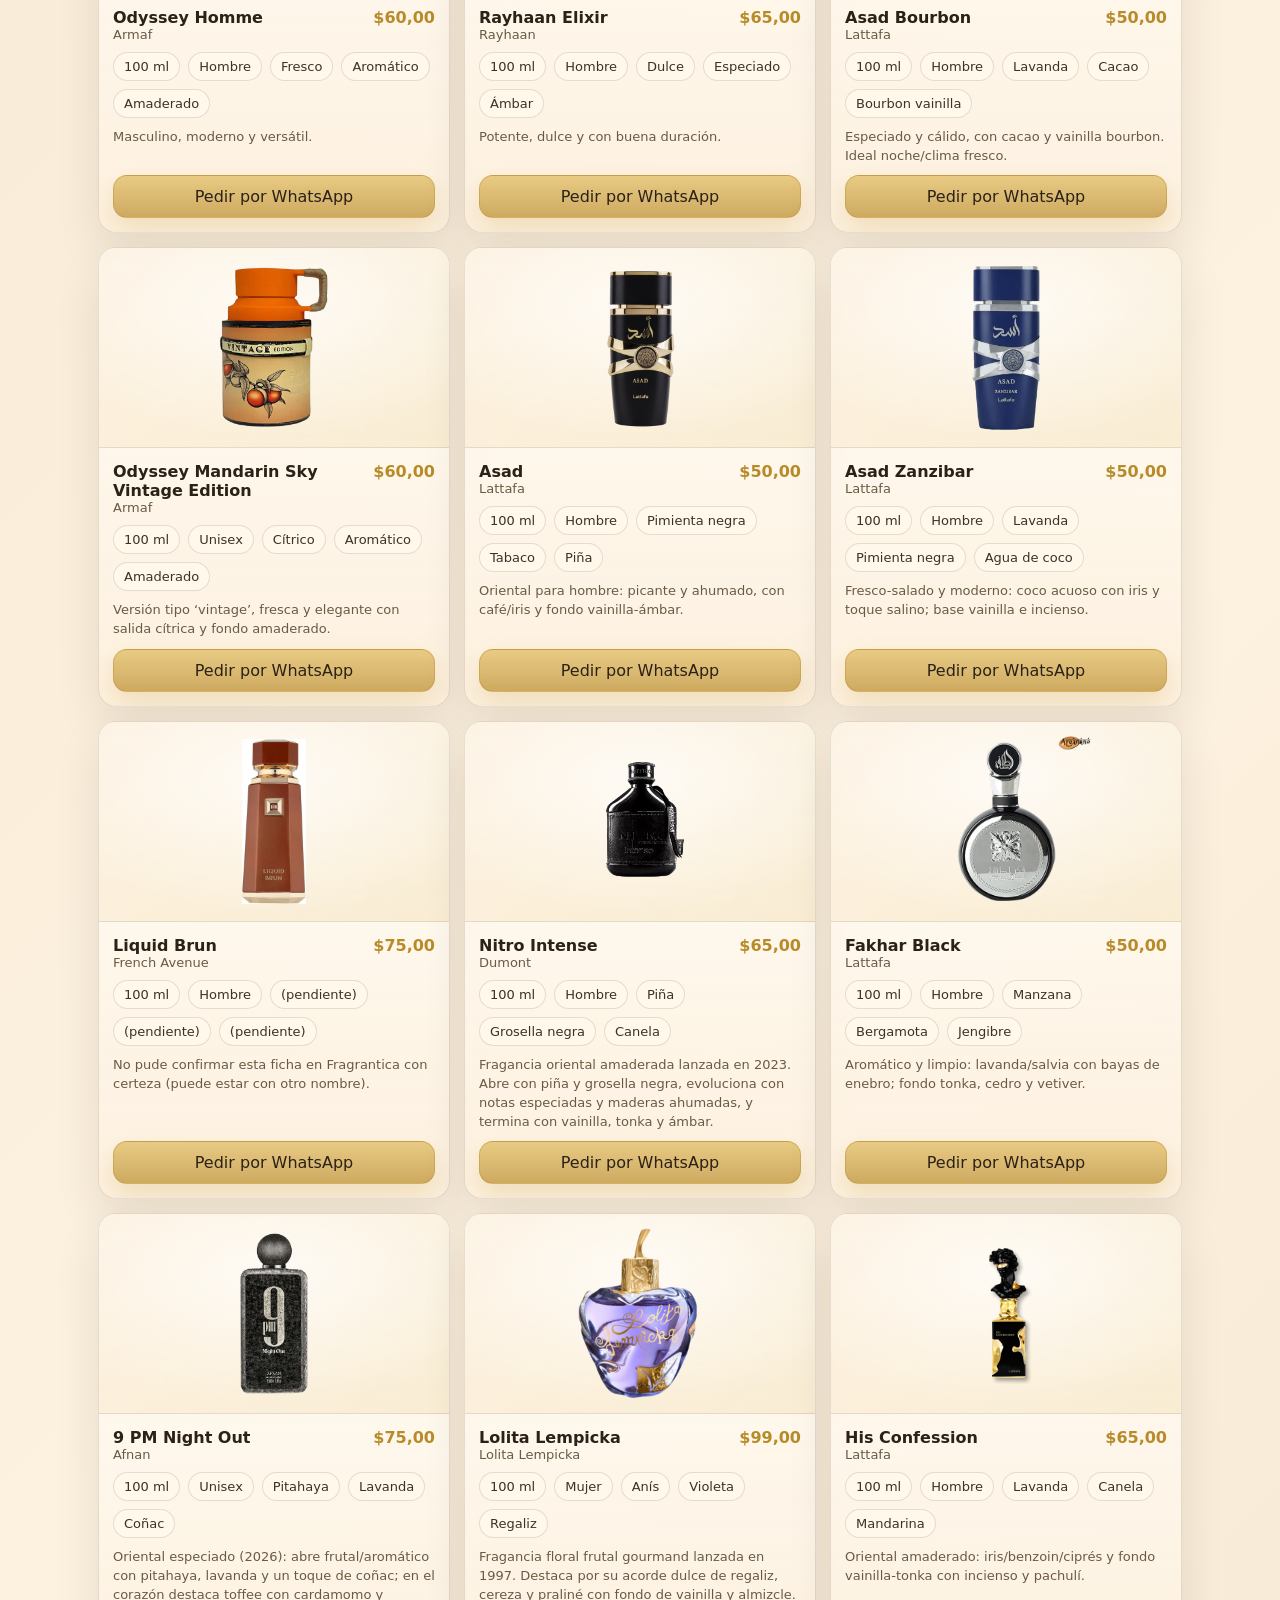
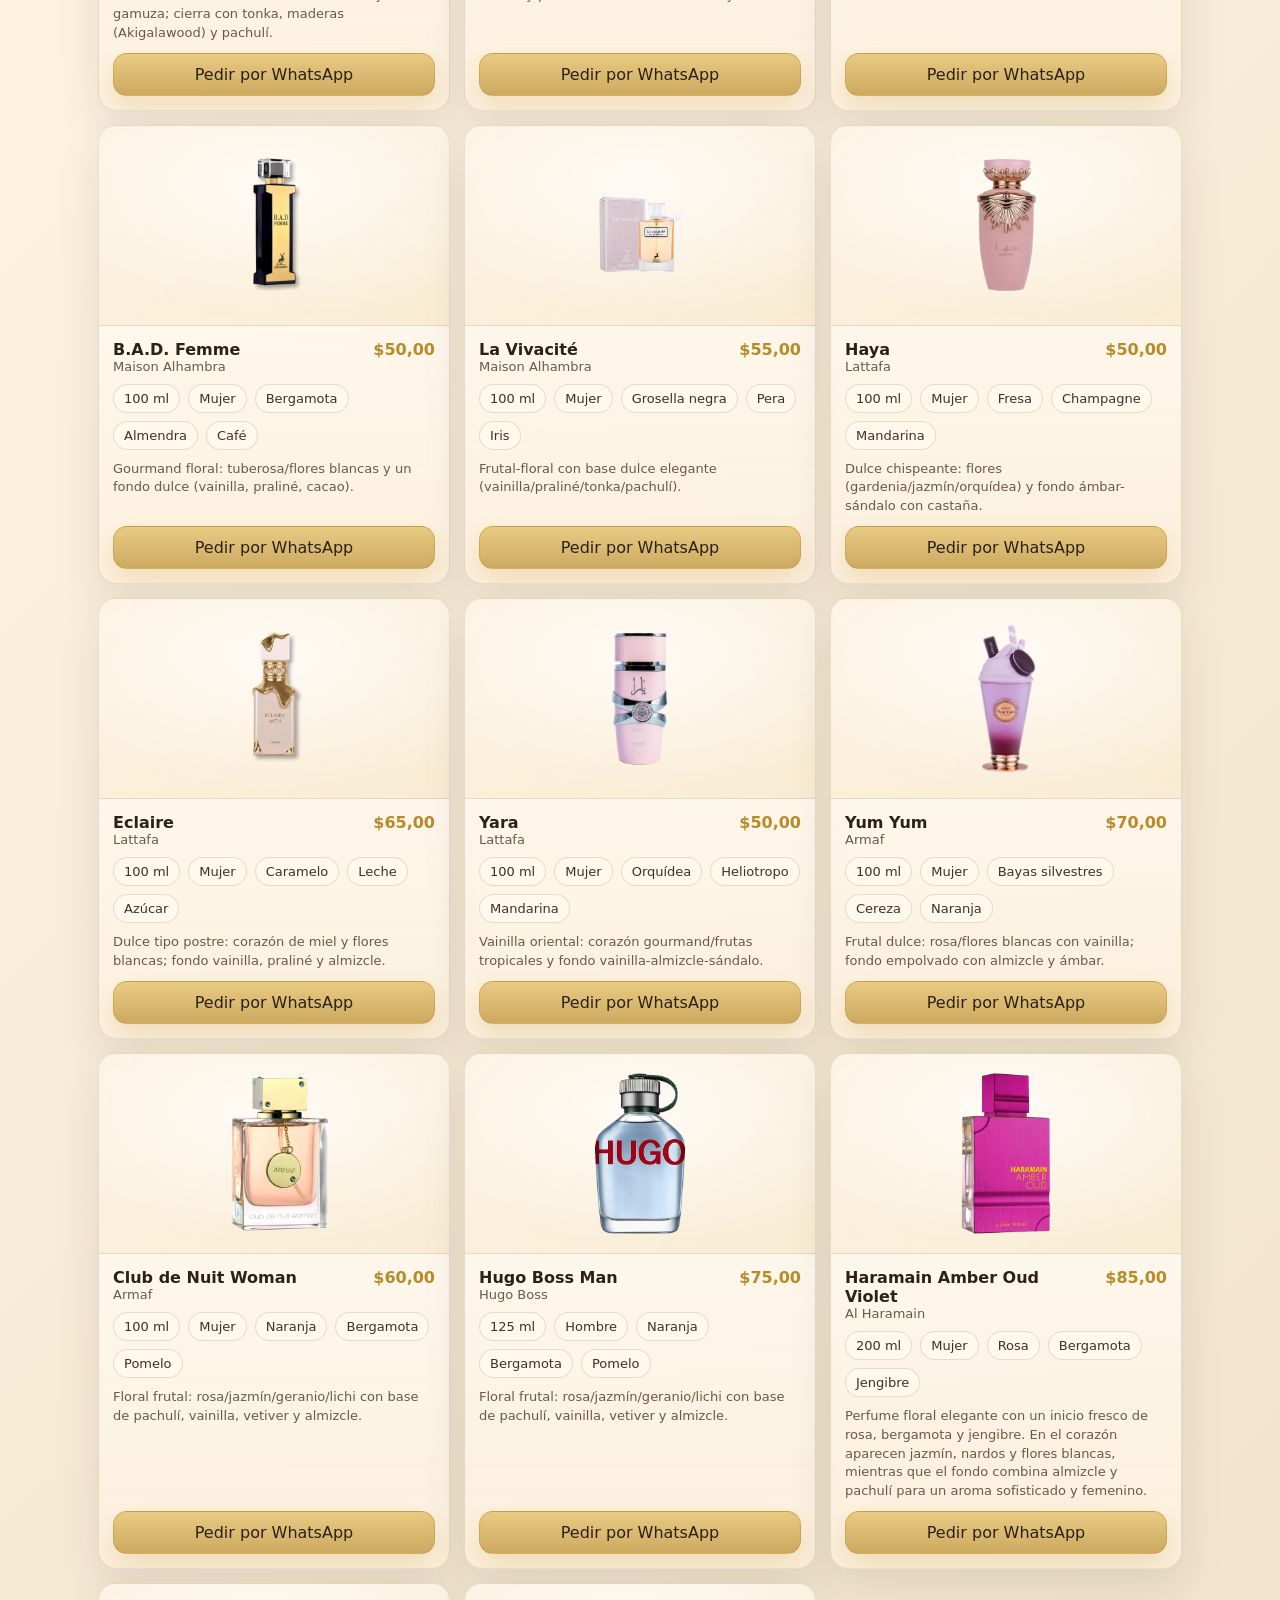
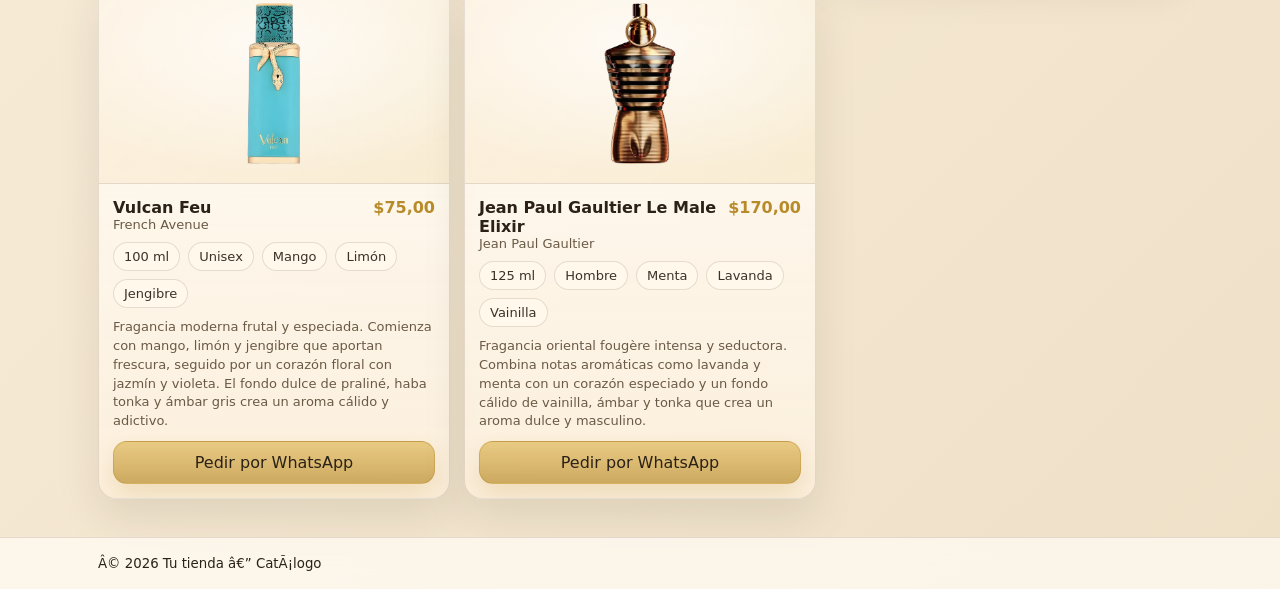
==== commit 5c6a1319: "Change brand name in index.html header Updated brand name in the header from 'Tu Tienda de Perfumes'" ====
--- a/index.html
+++ b/index.html
@@ -22,7 +22,7 @@
         </div>
 
         <div class="brandtext">
-          <div class="storename">Tu Tienda de Perfumes</div>
+          <div class="storename">MrDecants Perfumes</div>
           <div class="tagline">Perfumes de hombre & mujer • Originales • Envíos</div>
         </div>
       </div>
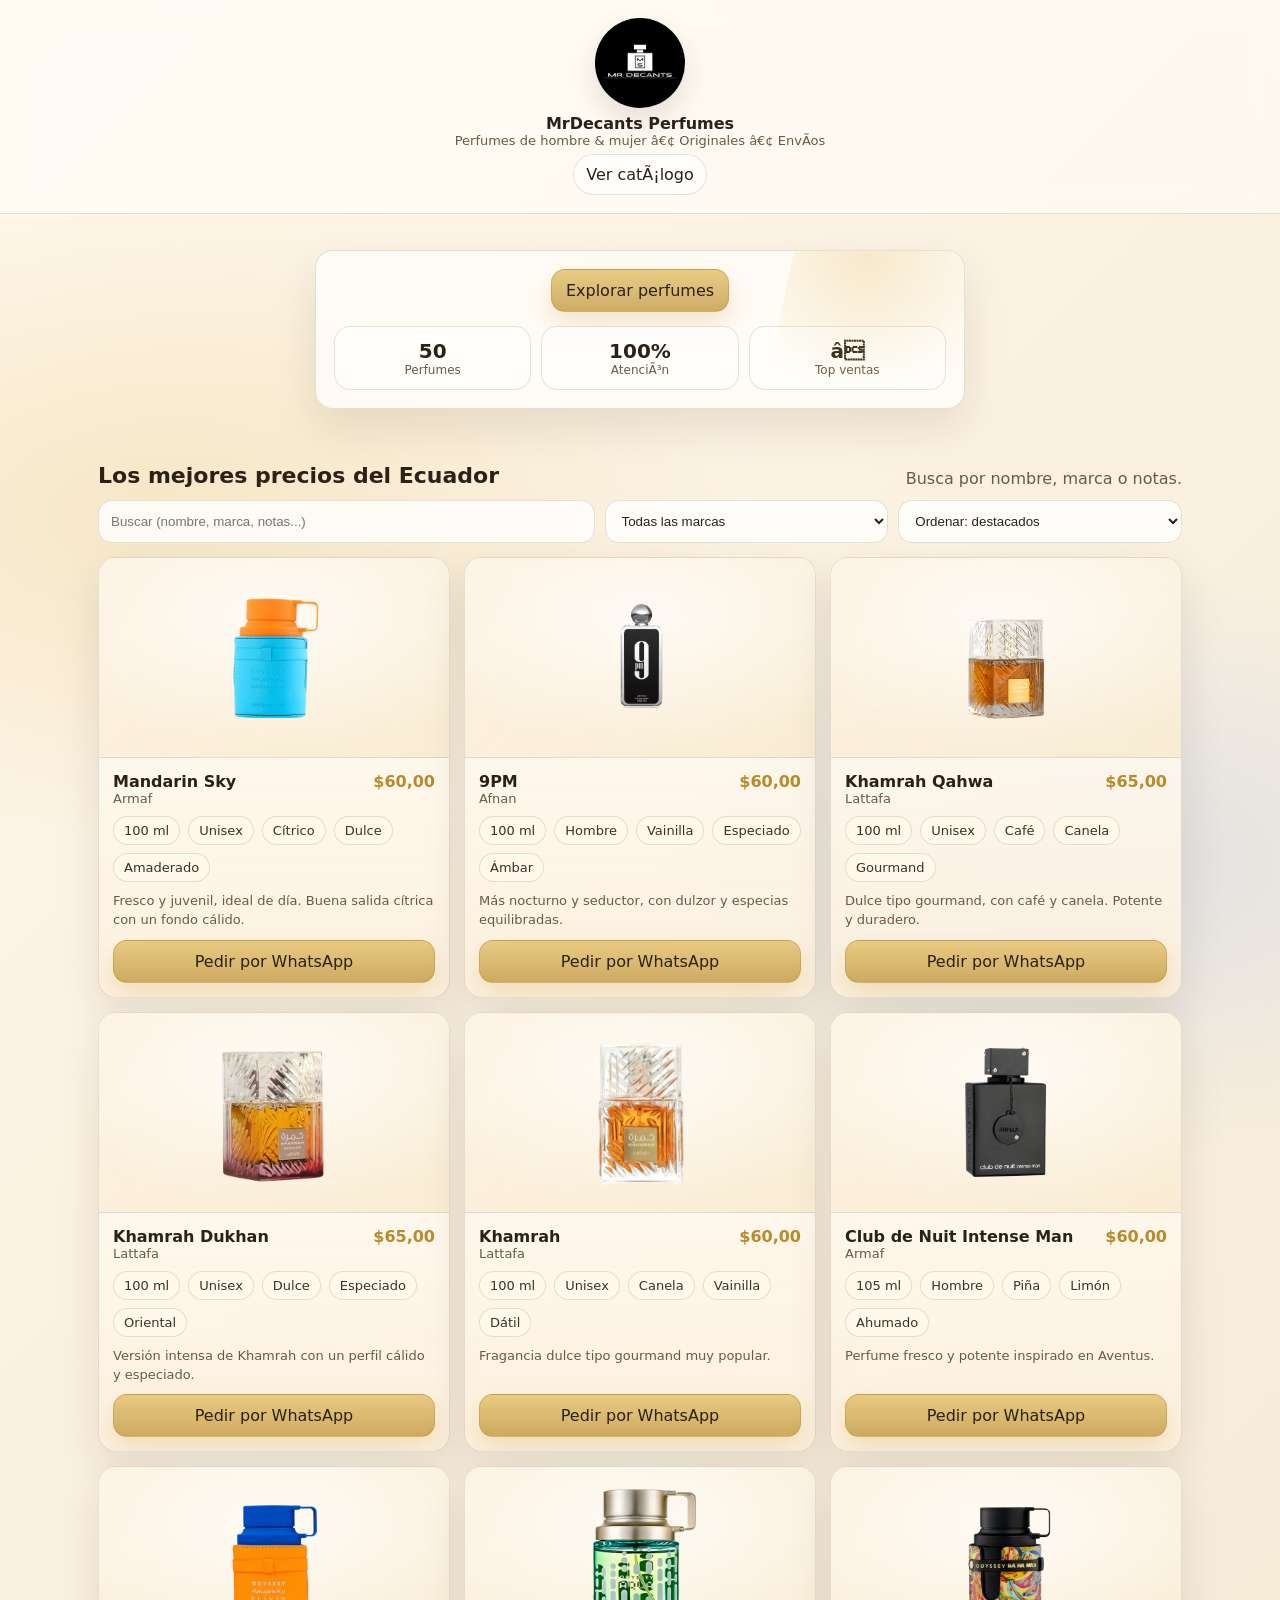
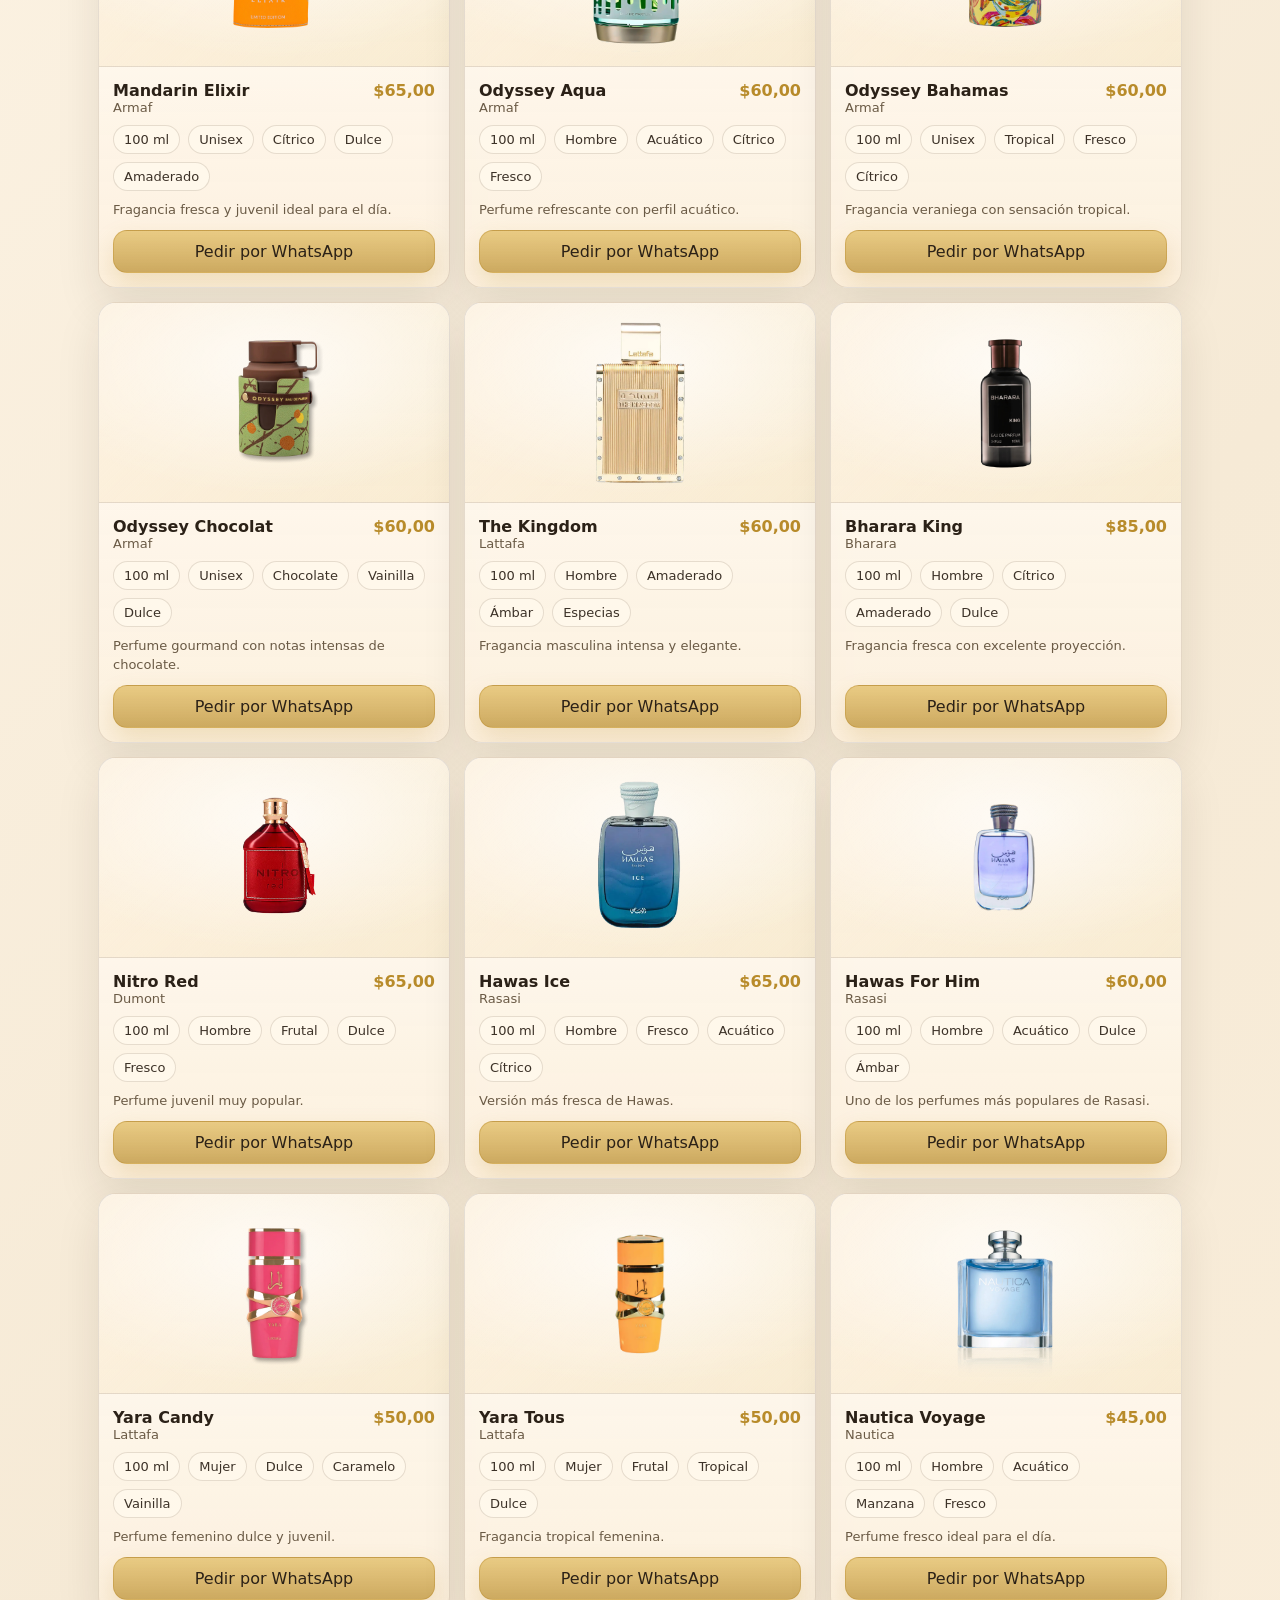
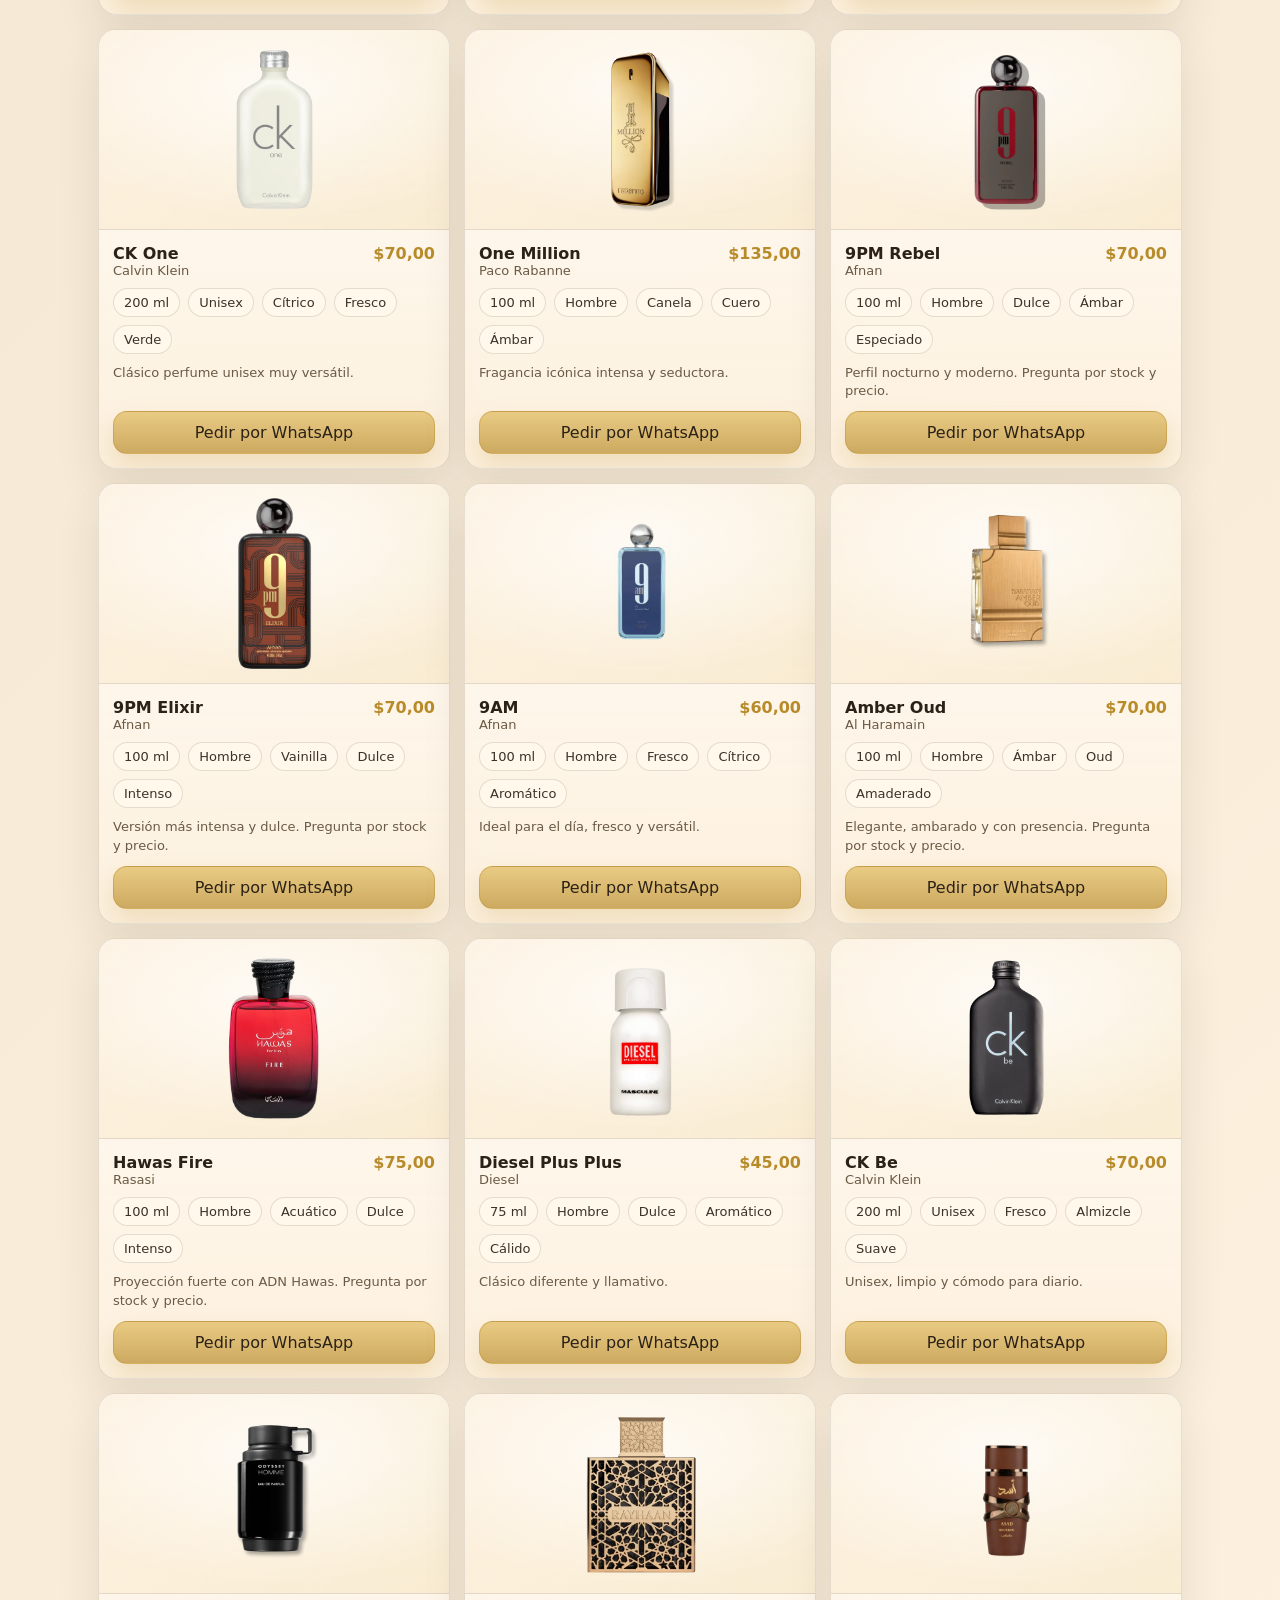
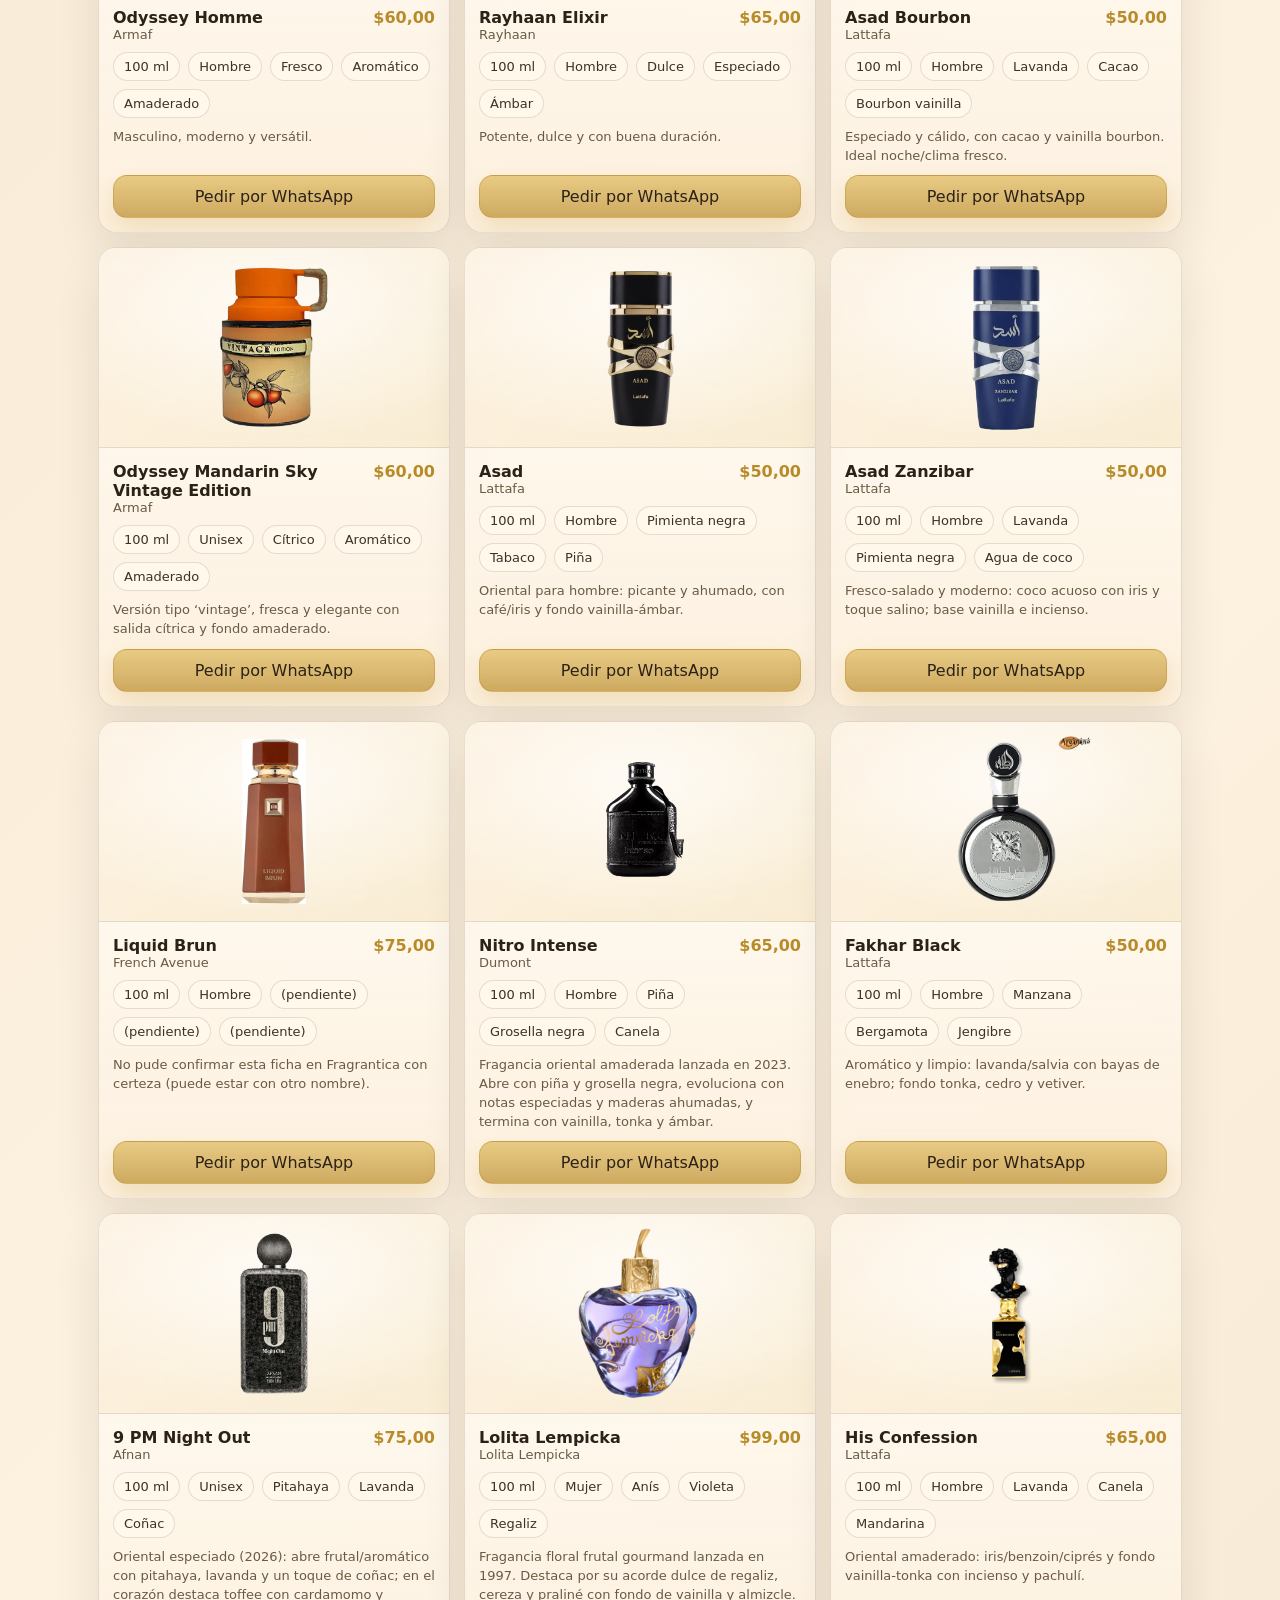
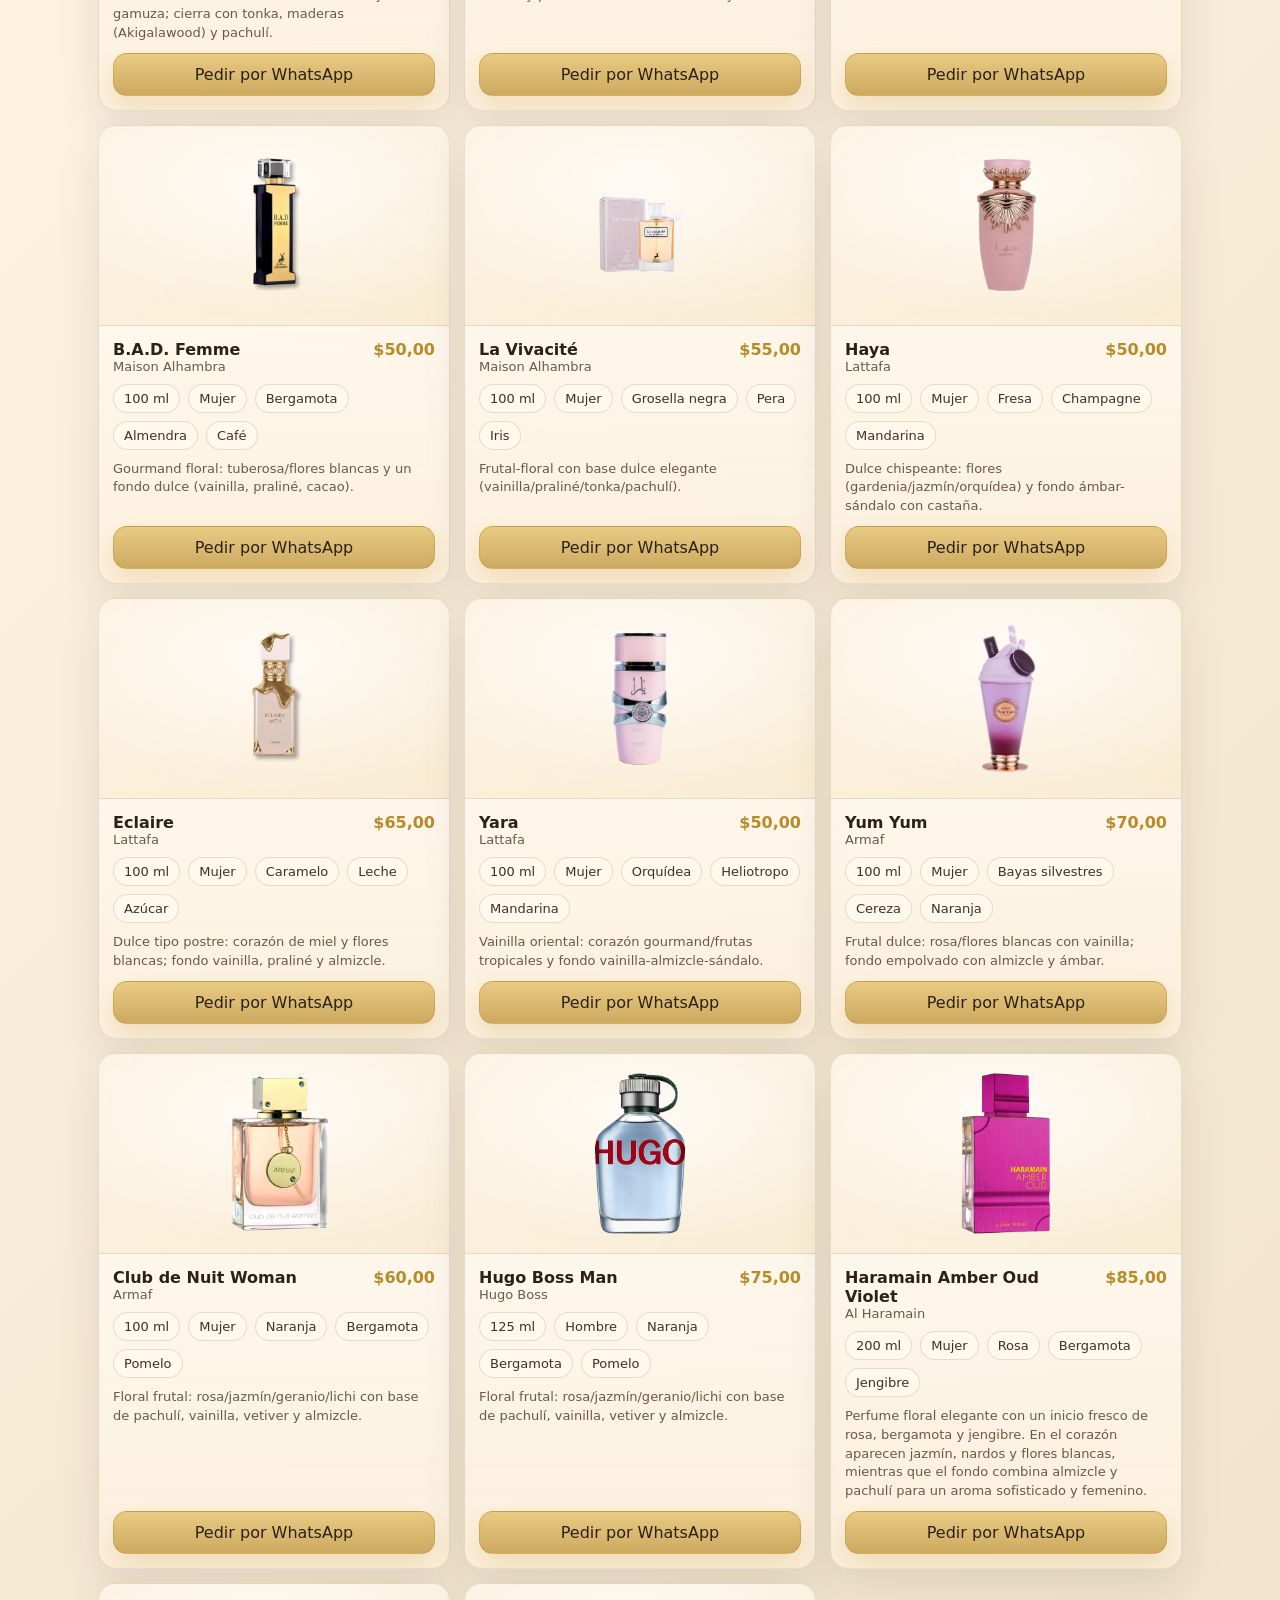
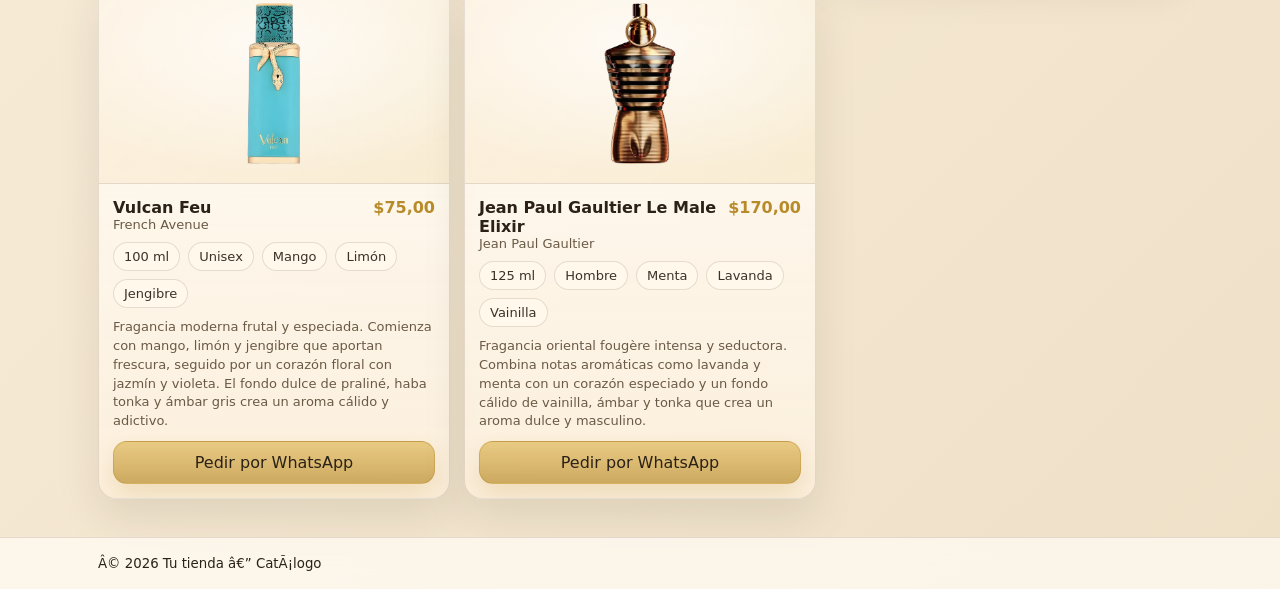
==== commit a6a74f41: "Change logo image in index.html Updated logo image and maintained existing structure." ====
--- a/index.html
+++ b/index.html
@@ -17,7 +17,7 @@
     <div class="container topbar-inner">
       <div class="brandbox">
         <div class="logo">
-          <img src="img/logo21.png" alt="Logo" onerror="this.style.display='none'">
+          <img src="img/Black White Modern Masculine Fragrance Branding Logo (1).jpg" alt="Logo" onerror="this.style.display='none'">
           <div class="logo-fallback"></div>
         </div>
 
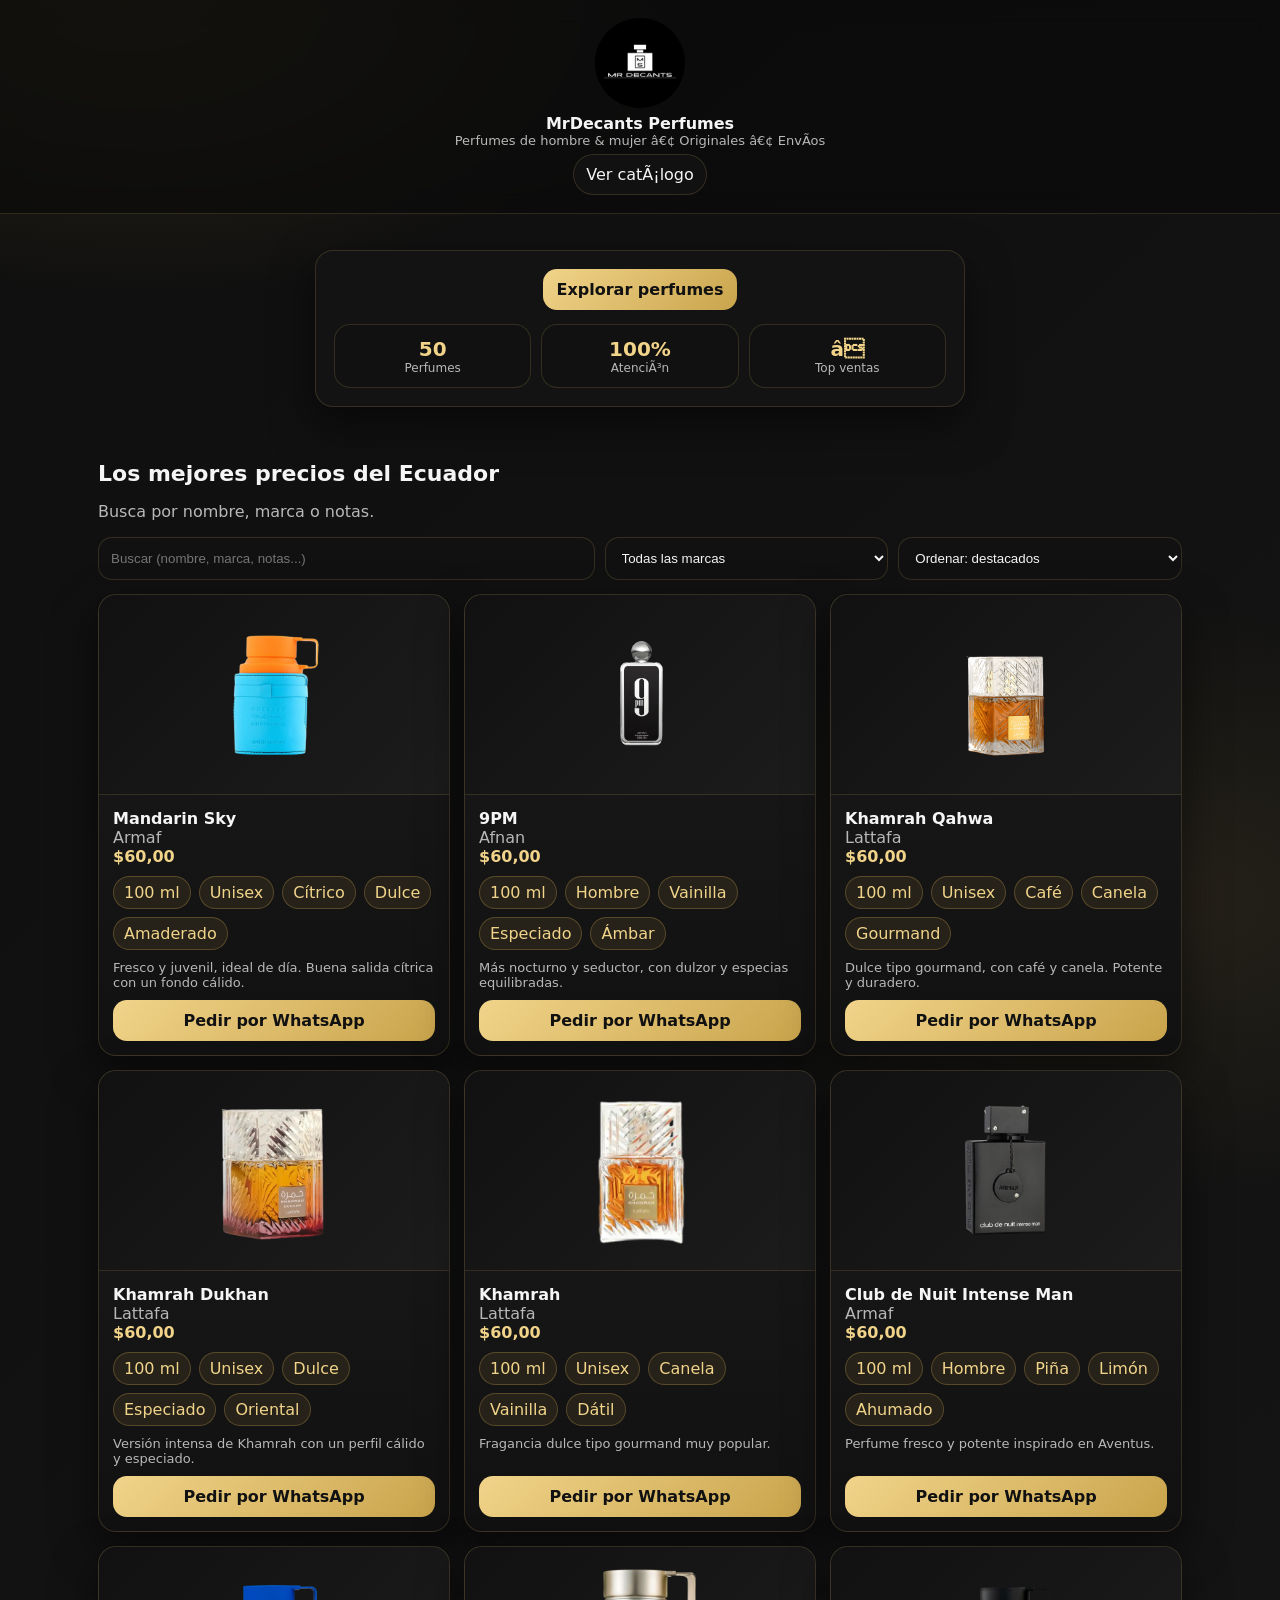
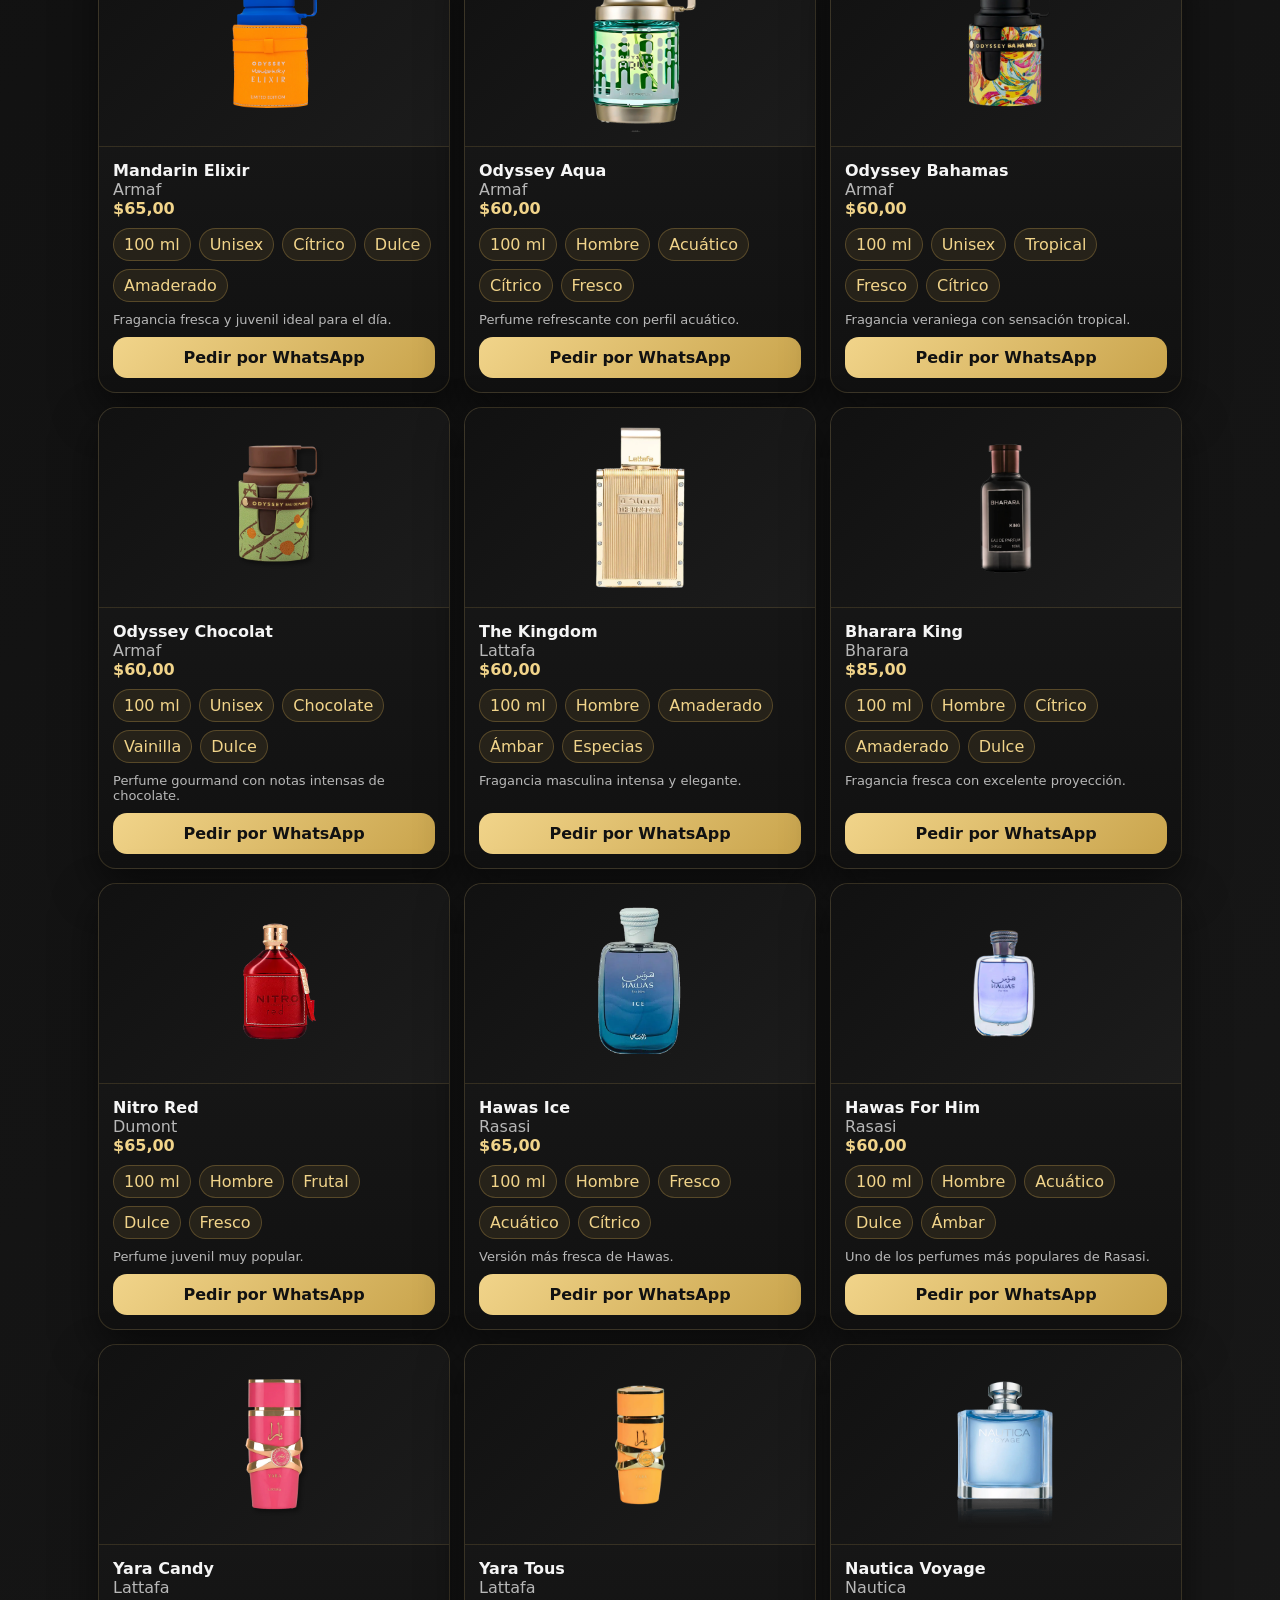
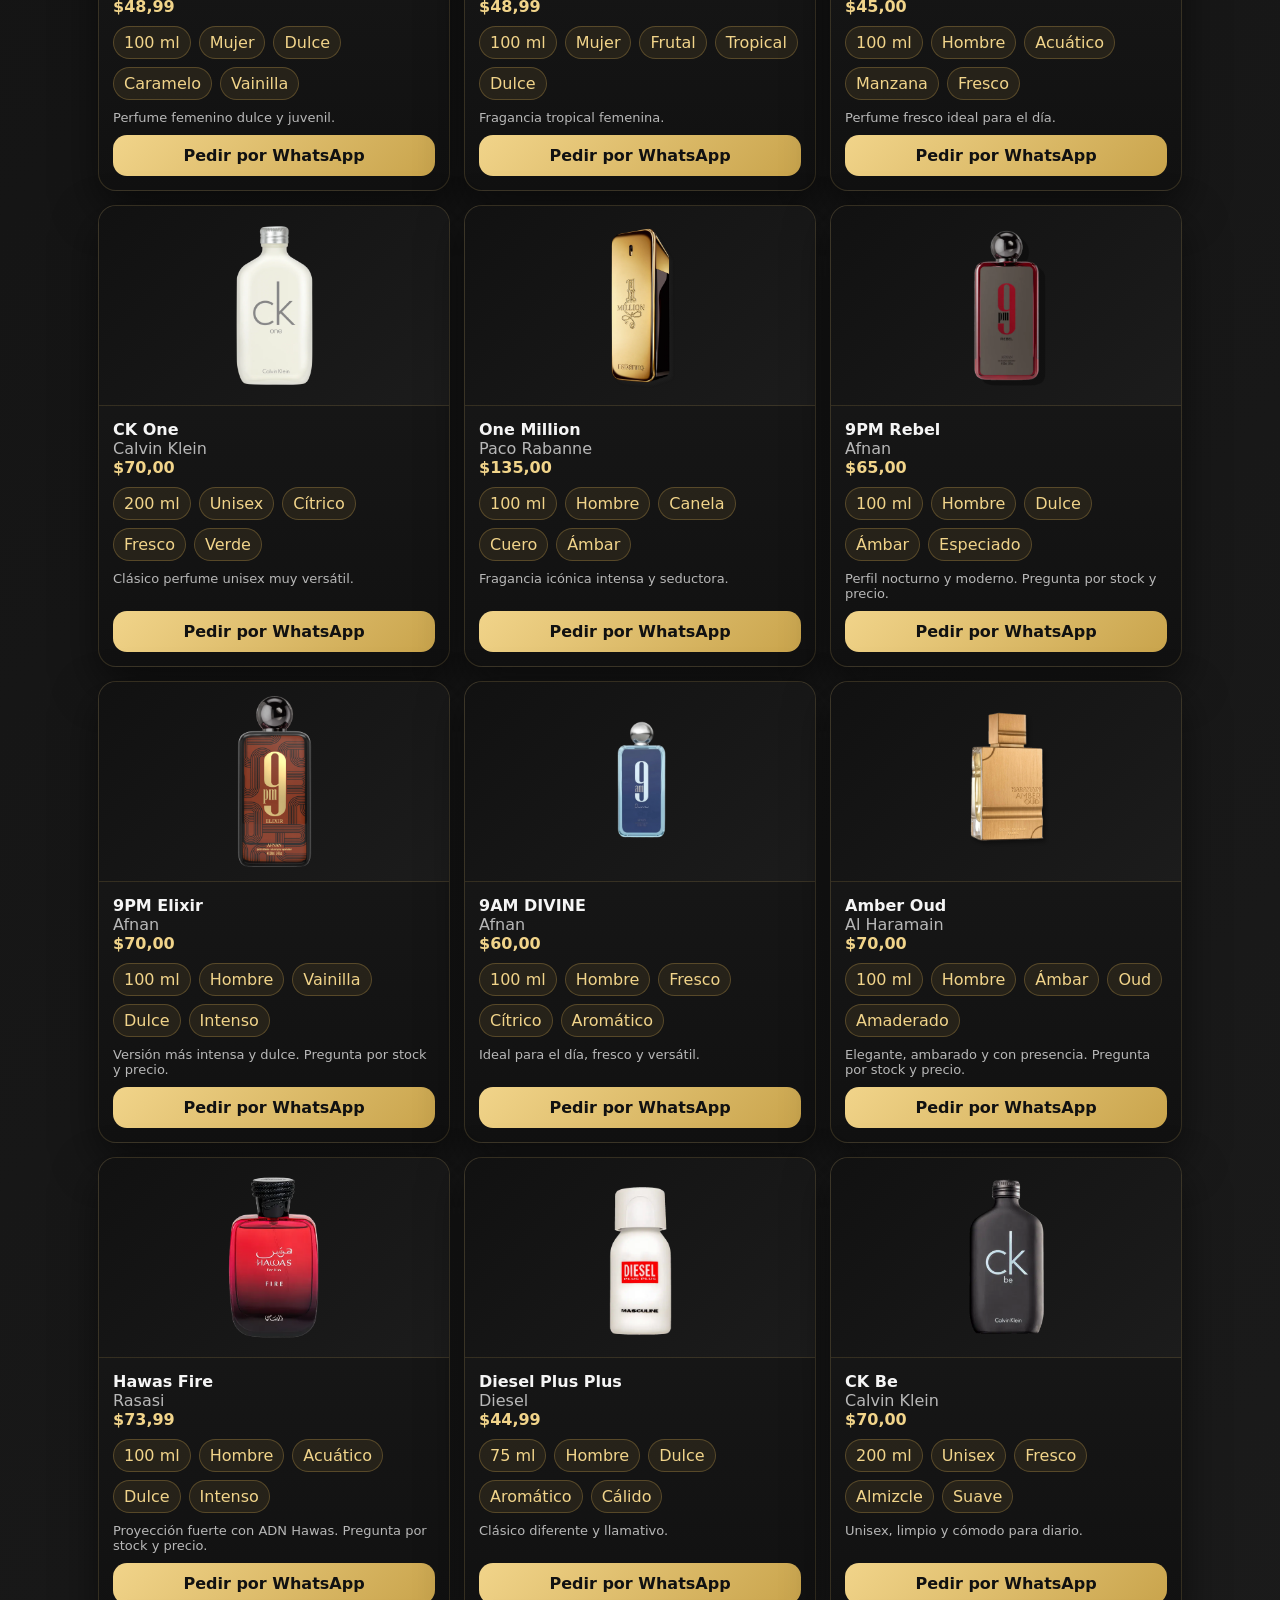
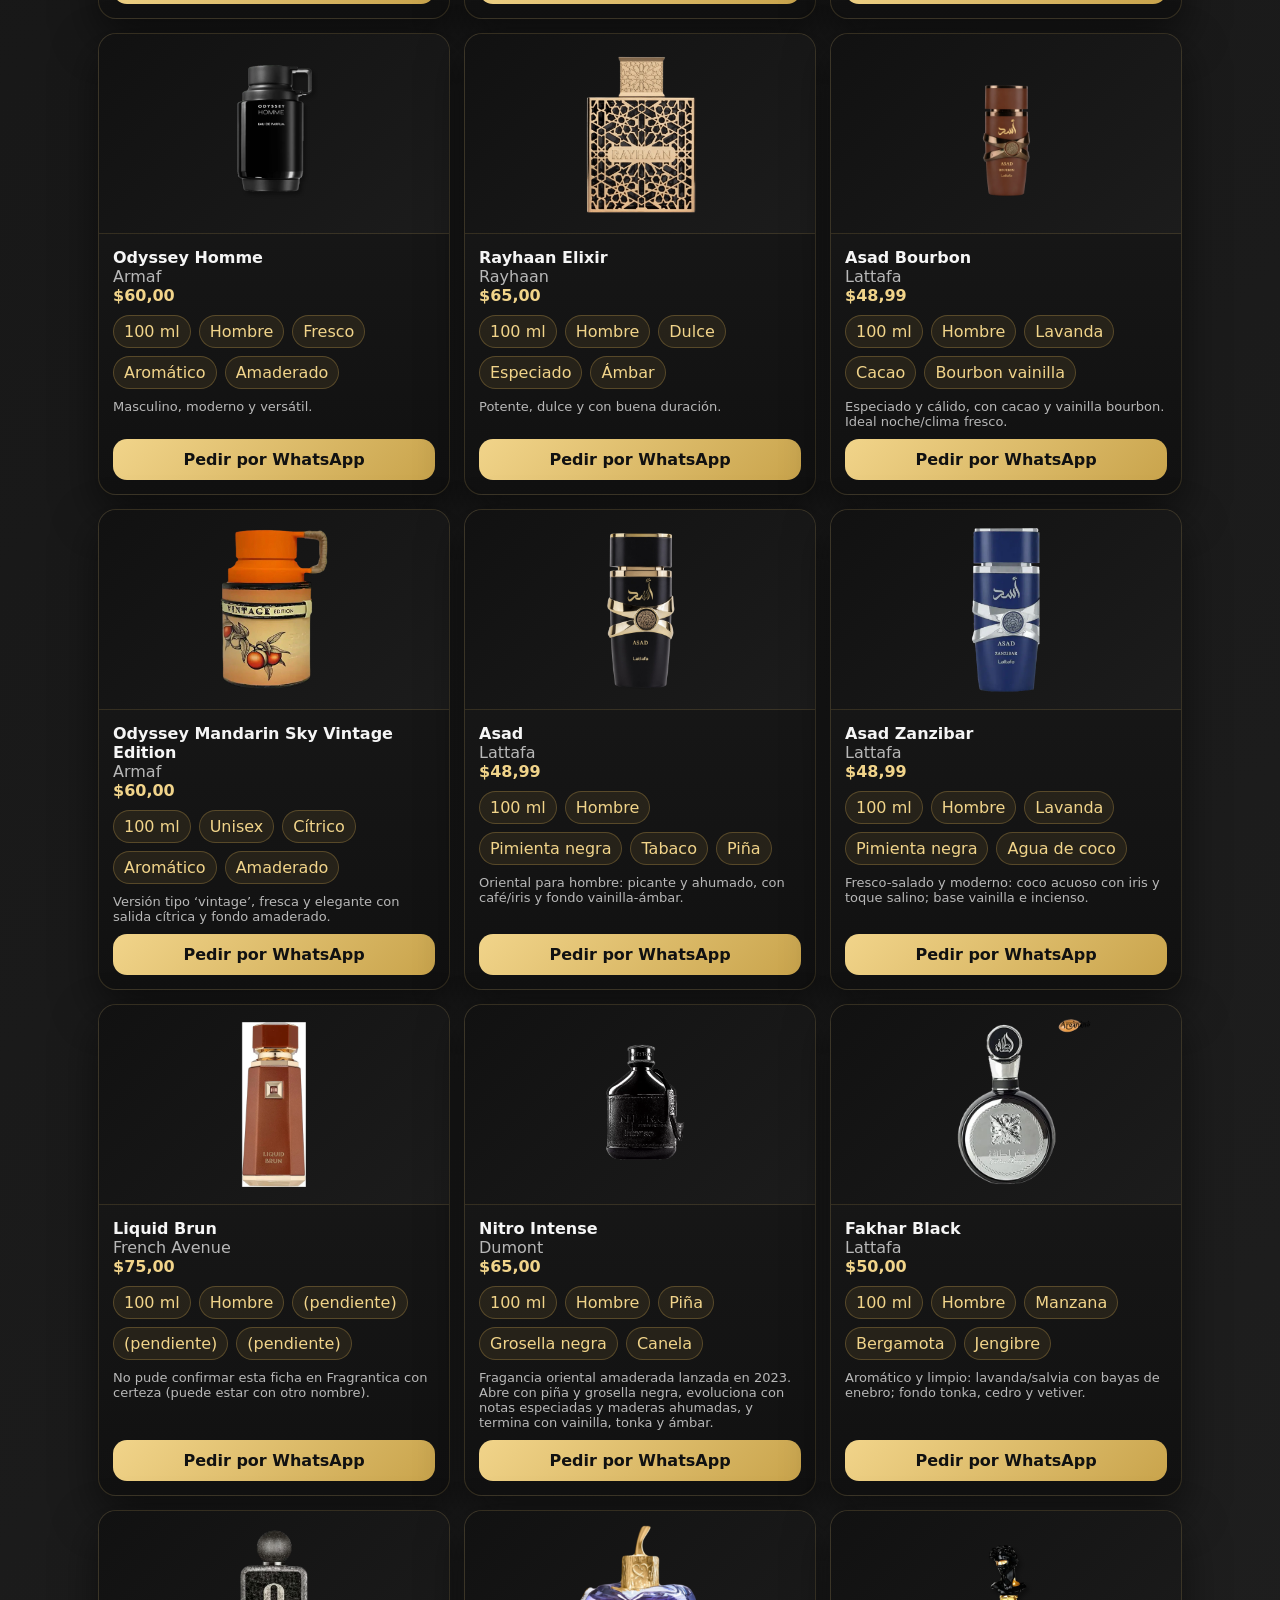
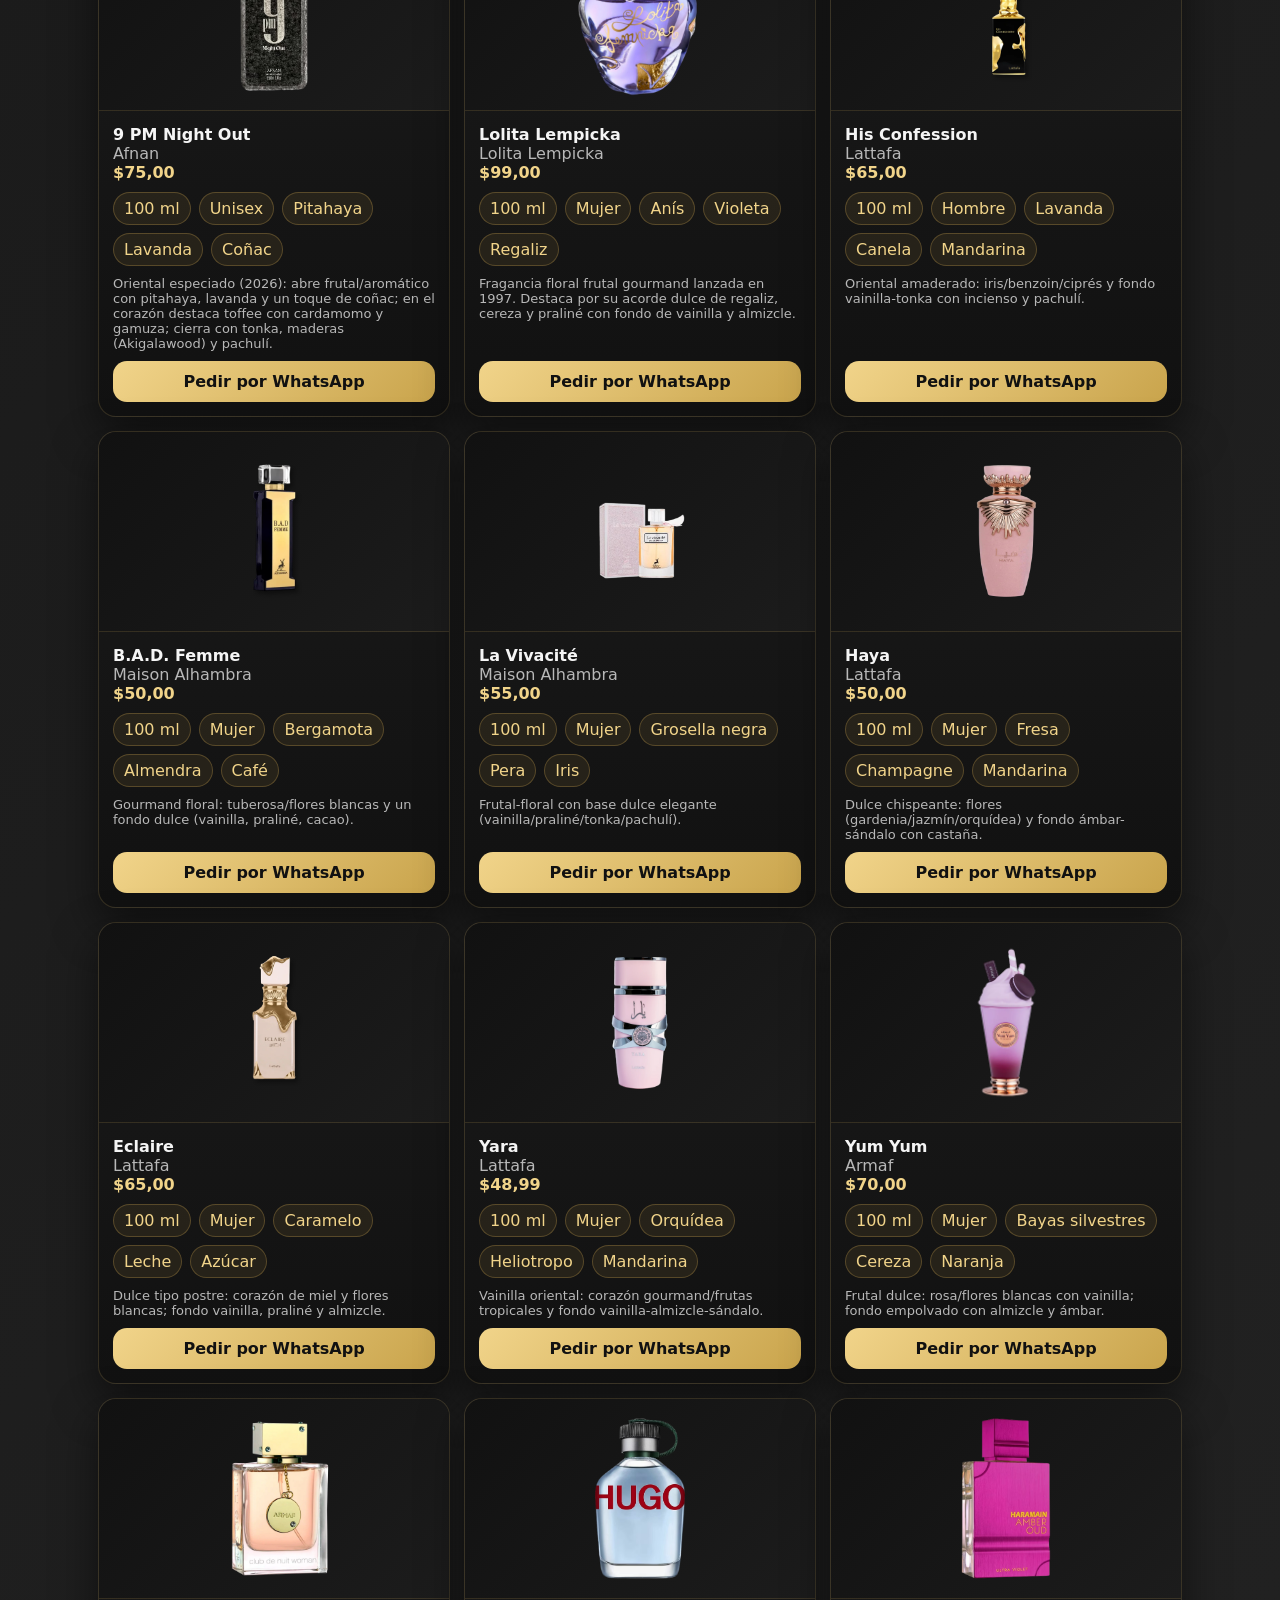
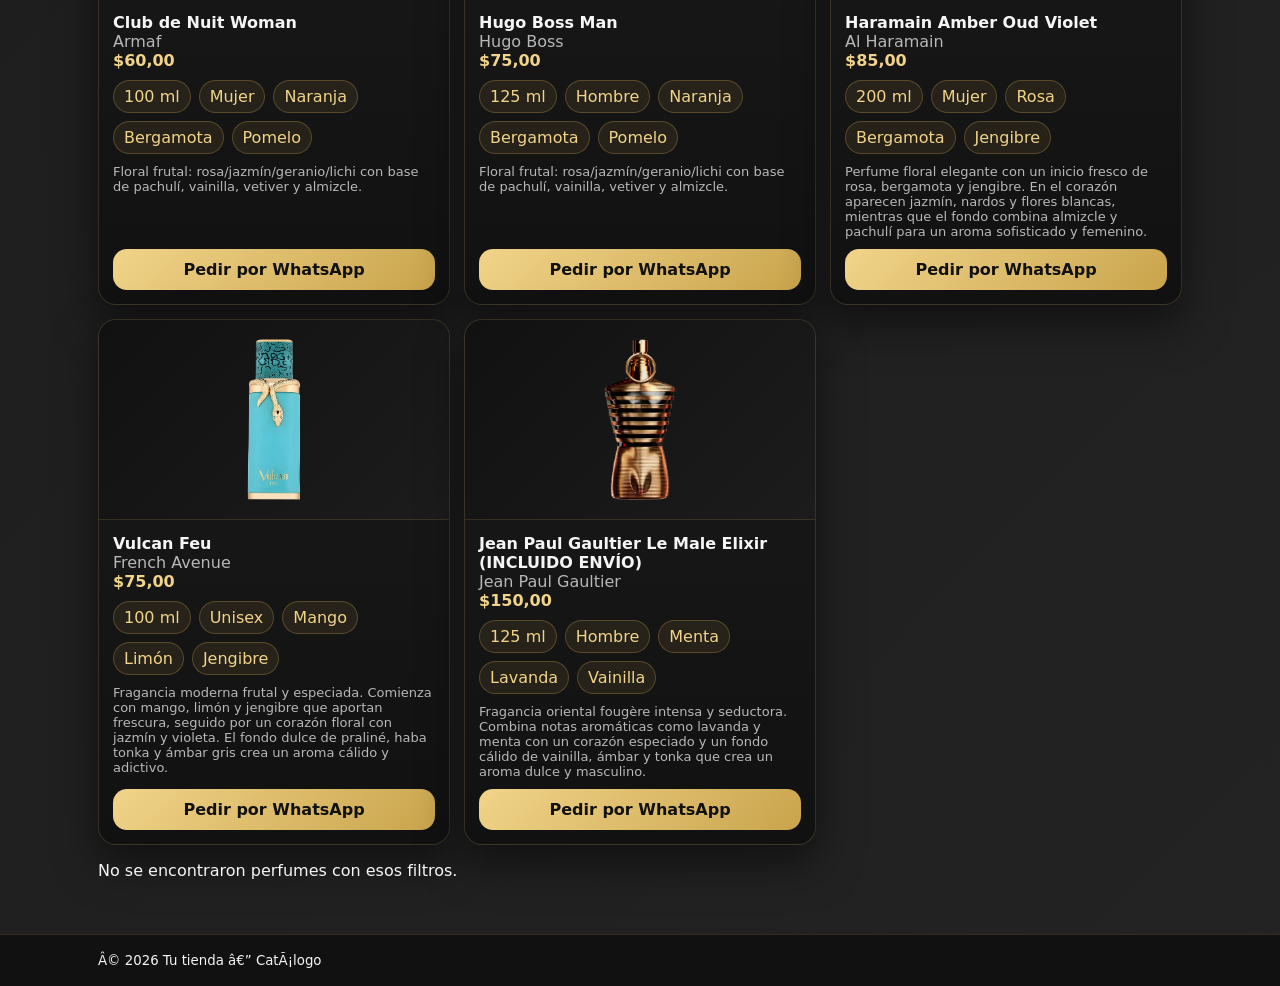
==== commit 4960a494: "Update index.html" ====
--- a/index.html
+++ b/index.html
@@ -1,7 +1,7 @@
 <!doctype html>
 <html lang="es">
 <head>
-<title>Catálogo de Perfumes EC
+<title>Catálogo de Perfumes MrDecants
 
 <meta name="description" content="Catálogo de perfumes para hombre y mujer. Armaf, Al Haramain, Hugo Boss y más.">
   <meta charset="utf-8" />
--- a/styles.css
+++ b/styles.css
@@ -1,27 +1,26 @@
 :root{
-  /* Cremositos (base) */
-  --creamA:#fff7ea;   /* crema claro */
-  --creamB:#f6ead6;   /* beige */
-  --creamC:#fdf1df;   /* marfil */
-  --creamD:#efe1c8;   /* champagne */
+  /* Base oscuro */
+  --blackA:#0f0f0f;
+  --blackB:#151515;
+  --blackC:#1c1c1c;
+  --blackD:#232323;
 
   /* Superficies */
-  --card: rgba(255, 252, 247, .92);
-  --card2: rgba(253, 241, 223, .85);
-  --border: rgba(80, 55, 25, .14);
+  --card: rgba(20, 20, 20, 0.92);
+  --card2: rgba(30, 30, 30, 0.85);
+  --border: rgba(255, 215, 120, 0.15);
 
   /* Texto */
-  --text:#2b2117;
-  --muted:#6a5a45;
-
-  /* Acentos */
-  --gold:#b88b2a;      /* dorado elegante */
-  --gold2:#e7c77b;     /* dorado claro */
-  --ice:#4f8cff;       /* azul suave (si lo quieres usar en algo) */
+  --text:#f5f5f5;
+  --muted:#b8b8b8;
+
+  /* Dorado */
+  --gold:#c9a44c;
+  --gold2:#f1d48a;
 
   /* Sombras */
-  --shadow: 0 18px 44px rgba(40, 25, 10, .10);
-  --shadow2: 0 28px 78px rgba(40, 25, 10, .14);
+  --shadow: 0 18px 44px rgba(0,0,0,.5);
+  --shadow2: 0 28px 78px rgba(0,0,0,.7);
   --radius: 18px;
 }
 
@@ -35,14 +34,13 @@
   min-height:100vh;
 
   background:
-    radial-gradient(950px 520px at 12% 6%, rgba(231,199,123,.30), transparent 62%),
-    radial-gradient(820px 520px at 88% 10%, rgba(79,140,255,.14), transparent 58%),
-    radial-gradient(900px 560px at 40% 110%, rgba(184,139,42,.14), transparent 60%),
-    linear-gradient(135deg, var(--creamA), var(--creamB), var(--creamC), var(--creamD));
+    radial-gradient(900px 500px at 10% 0%, rgba(201,164,76,.15), transparent 60%),
+    radial-gradient(800px 500px at 90% 10%, rgba(201,164,76,.10), transparent 60%),
+    linear-gradient(135deg, var(--blackA), var(--blackB), var(--blackC), var(--blackD));
 }
 
 .container{
-  max-width:1120px;   /* para que NO use toda la pantalla */
+  max-width:1120px;
   margin:0 auto;
   padding:18px;
 }
@@ -50,7 +48,7 @@
 /* Topbar */
 .topbar{
   position:sticky; top:0; z-index:20;
-  background: rgba(255, 252, 247, .70); /* crema */
+  background: rgba(10,10,10,.7);
   backdrop-filter: blur(12px);
   border-bottom: 1px solid var(--border);
 }
@@ -64,33 +62,19 @@
   text-align:center;
 }
 
-/* Centrar logo + textos */
 .brandbox{
   display:flex;
   flex-direction:column;
   align-items:center;
   justify-content:center;
   gap:6px;
-}
-
-.logo{
-  width:100px;
-  height:100px;
-  border-radius:16px; /* si lo quieres redondo: 999px */
-  border:1px solid var(--border);
-  background: rgba(255,255,255,.78);
-  display:grid;
-  place-items:center;
-  box-shadow: 0 12px 28px rgba(40, 25, 10, .12);
-  overflow:hidden;
 }
 
 .logo{
   width:90px;
   height:90px;
-  border-radius:999px;   /* círculo */
-  border:none;           /* quita borde */
-  background:transparent; /* quita fondo blanco */
+  border-radius:999px;
+  background:transparent;
   display:flex;
   align-items:center;
   justify-content:center;
@@ -105,8 +89,7 @@
 
 .logo-fallback{
   font-weight:900;
-  color: rgba(43,33,23,.90);
-  letter-spacing:.4px;
+  color: var(--gold);
 }
 
 .brandtext .storename{font-weight:900;}
@@ -118,15 +101,17 @@
   border:1px solid var(--border);
   padding:10px 12px;
   border-radius: 999px;
-  background: rgba(255,255,255,.70);
-  transition: transform .12s ease, background .12s ease;
-}
-.pill:hover{background: rgba(255,255,255,.95); transform: translateY(-1px)}
+  background: rgba(20,20,20,.7);
+  transition: .2s;
+}
+.pill:hover{
+  background: rgba(40,40,40,.9);
+  transform: translateY(-1px)
+}
 
 /* Hero */
 .hero{padding: 18px 0 8px;}
 
-/* Centrar el cuadro del hero */
 .hero-inner{
   display:flex;
   justify-content:center;
@@ -138,31 +123,12 @@
   border-radius: var(--radius);
   box-shadow: var(--shadow);
   padding:18px;
-  position:relative;
-  overflow:hidden;
-
   text-align:center;
   max-width:650px;
   width:100%;
-  margin:auto;
-}
-
-.hero-left::before{
-  content:"";
-  position:absolute;
-  inset:-60px -60px auto auto;
-  width:240px;height:240px;
-  background: radial-gradient(circle at 30% 30%, rgba(231,199,123,.35), transparent 60%);
-  transform: rotate(12deg);
-}
-
-.hero-cta{
-  display:flex;
-  justify-content:center;
-  gap:10px;
-  flex-wrap:wrap;
-}
-
+}
+
+/* Botones */
 .btn{
   display:inline-flex;
   align-items:center;
@@ -170,26 +136,31 @@
   padding:11px 14px;
   border-radius:14px;
   border:1px solid var(--border);
-  background: rgba(255,255,255,.75);
+  background: #111;
   color: var(--text);
   text-decoration:none;
   cursor:pointer;
-  transition: transform .12s ease, background .12s ease, box-shadow .12s ease;
-}
-.btn:hover{background: rgba(255,255,255,.98); transform: translateY(-1px); box-shadow: 0 12px 26px rgba(40,25,10,.10)}
-
-/* Botón principal (dorado elegante) */
+  transition: .2s;
+}
+
+.btn:hover{
+  transform: translateY(-1px);
+  box-shadow: 0 8px 20px rgba(0,0,0,.5);
+}
+
+/* BOTÓN DORADO */
 .btn.primary{
-  border-color: rgba(184,139,42,.40);
-  background: linear-gradient(180deg, rgba(231,199,123,.92), rgba(184,139,42,.70));
-  color: #2b2117;
-  box-shadow: 0 12px 26px rgba(184,139,42,.20);
-}
+  border:none;
+  background: linear-gradient(135deg, var(--gold2), var(--gold));
+  color:#111;
+  font-weight:700;
+}
+
 .btn.primary:hover{
-  background: linear-gradient(180deg, rgba(231,199,123,.98), rgba(184,139,42,.82));
-}
-.btn:active{transform: translateY(0px)}
-
+  filter: brightness(1.1);
+}
+
+/* Stats */
 .hero-stats{
   display:flex;
   justify-content:center;
@@ -202,18 +173,18 @@
   flex:1;
   min-width:140px;
   border:1px solid var(--border);
-  background: rgba(255,255,255,.62);
+  background: #111;
   border-radius:16px;
   padding:12px;
 }
-.stat-num{font-weight:900; font-size:20px;}
+
+.stat-num{font-weight:900; font-size:20px; color:var(--gold2);}
 .stat-label{color:var(--muted); font-size:12px;}
 
 /* Sections */
 .section{padding: 10px 0 2px;}
-.section-head{display:flex; align-items:flex-end; justify-content:space-between; gap:10px; flex-wrap:wrap;}
 .section-head h2{margin:0; font-size:22px;}
-.section-head p{margin:0; color:var(--muted);}
+.section-head p{color:var(--muted);}
 
 /* Controls */
 .controls{
@@ -222,99 +193,123 @@
   gap:10px;
   margin-top: 12px;
 }
+
 .controls input, .controls select{
   width:100%;
   padding:12px;
   border-radius:14px;
   border:1px solid var(--border);
-  background: rgba(255,255,255,.82);
+  background: #111;
   color:var(--text);
-  outline:none;
-}
+}
+
 @media (max-width:900px){ .controls{grid-template-columns:1fr;} }
 
-/* Grid + cards */
+/* Grid */
 .grid{
   display:grid;
-  grid-template-columns: repeat(3, minmax(0, 1fr));
+  grid-template-columns: repeat(3, 1fr);
   gap:14px;
   padding-top:14px;
 }
-@media (max-width:900px){ .grid{grid-template-columns: repeat(2, minmax(0, 1fr));} }
+
+@media (max-width:900px){ .grid{grid-template-columns: repeat(2, 1fr);} }
 @media (max-width:520px){ .grid{grid-template-columns: 1fr;} }
 
+/* Cards */
 .card{
   border:1px solid var(--border);
-  background: linear-gradient(180deg, var(--card), var(--card2));
+  background: linear-gradient(180deg, #1a1a1a, #111);
   border-radius: var(--radius);
   overflow:hidden;
   box-shadow: var(--shadow);
   display:flex;
   flex-direction:column;
   min-height:390px;
-  transition: transform .18s ease, box-shadow .18s ease, border-color .18s ease, filter .18s ease;
+  transition:.2s;
 }
 
 .card:hover{
-  transform: translateY(-7px);
-  border-color: rgba(184,139,42,.40);
-  box-shadow: var(--shadow2);
-  filter: saturate(1.03);
-}
-
+  transform: translateY(-6px) scale(1.01);
+  border-color: var(--gold);
+  box-shadow: 0 0 20px rgba(201,164,76,.2);
+}
+
+/* Imagen */
 .thumb{
   height:200px;
   padding:14px;
-  background:
-    radial-gradient(420px 220px at 50% 30%, rgba(255,255,255,.70), transparent 60%),
-    linear-gradient(135deg, rgba(253,241,223,.95), rgba(231,199,123,.22));
+  background: linear-gradient(135deg, #111, #1c1c1c);
   display:flex;
   align-items:center;
   justify-content:center;
   border-bottom:1px solid var(--border);
-  overflow:hidden;
 }
 
 .thumb img{
   width:100%;
   height:100%;
   object-fit: contain;
-  object-position:center;
-  display:block;
-  transition: transform .22s ease, filter .22s ease;
-}
+  transition:.2s;
+}
+
 .card:hover .thumb img{
   transform: scale(1.05);
-  filter: drop-shadow(0 14px 22px rgba(40,25,10,.18));
-}
-
-.card-body{padding:14px; display:flex; flex-direction:column; gap:10px; flex:1;}
-.title-row{display:flex; justify-content:space-between; gap:10px; align-items:flex-start;}
-.name{font-weight:900; font-size:16px;}
-.brand{color:var(--muted); font-size:13px;}
-.price{font-weight:900; color: var(--gold);}
-
-.meta{display:flex; flex-wrap:wrap; gap:8px; font-size:13px;}
+}
+
+/* Texto */
+.card-body{
+  padding:14px;
+  display:flex;
+  flex-direction:column;
+  gap:10px;
+  flex:1;
+}
+
+.name{font-weight:900;}
+.brand{color:var(--muted);}
+.price{
+  font-weight:900;
+  color: var(--gold2);
+}
+
+/* Tags */
+.meta{display:flex; flex-wrap:wrap; gap:8px;}
+
 .tag{
   padding:6px 10px;
   border-radius:999px;
-  border:1px solid rgba(80,55,25,.14);
-  background: rgba(255,248,235,.95);
-  color: rgba(43,33,23,.92);
-}
-.desc{color:var(--muted); font-size:13px; line-height:1.45;}
-.actions{margin-top:auto; display:flex; gap:10px;}
-.actions .btn{width:100%;}
-
-.empty{text-align:center;color:var(--muted);padding:14px 0;}
-.hidden{display:none;}
+  background: rgba(201,164,76,.1);
+  border:1px solid rgba(201,164,76,.3);
+  color: var(--gold2);
+}
+
+/* Descripción */
+.desc{
+  color:var(--muted);
+  font-size:13px;
+}
+
+/* Botón card */
+.actions{
+  margin-top:auto;
+}
+
+.actions .btn{
+  width:100%;
+}
 
 /* Footer */
 .footer{
   margin-top: 18px;
   border-top: 1px solid var(--border);
-  background: rgba(255, 252, 247, .70);
-  backdrop-filter: blur(12px);
-}
-.footer-inner{display:flex; justify-content:space-between; gap:10px; flex-wrap:wrap;}
-.muted{color:var(--muted);}+  background: rgba(10,10,10,.7);
+}
+
+.footer-inner{
+  display:flex;
+  justify-content:space-between;
+  flex-wrap:wrap;
+}
+
+.muted{color:var(--muted);}
